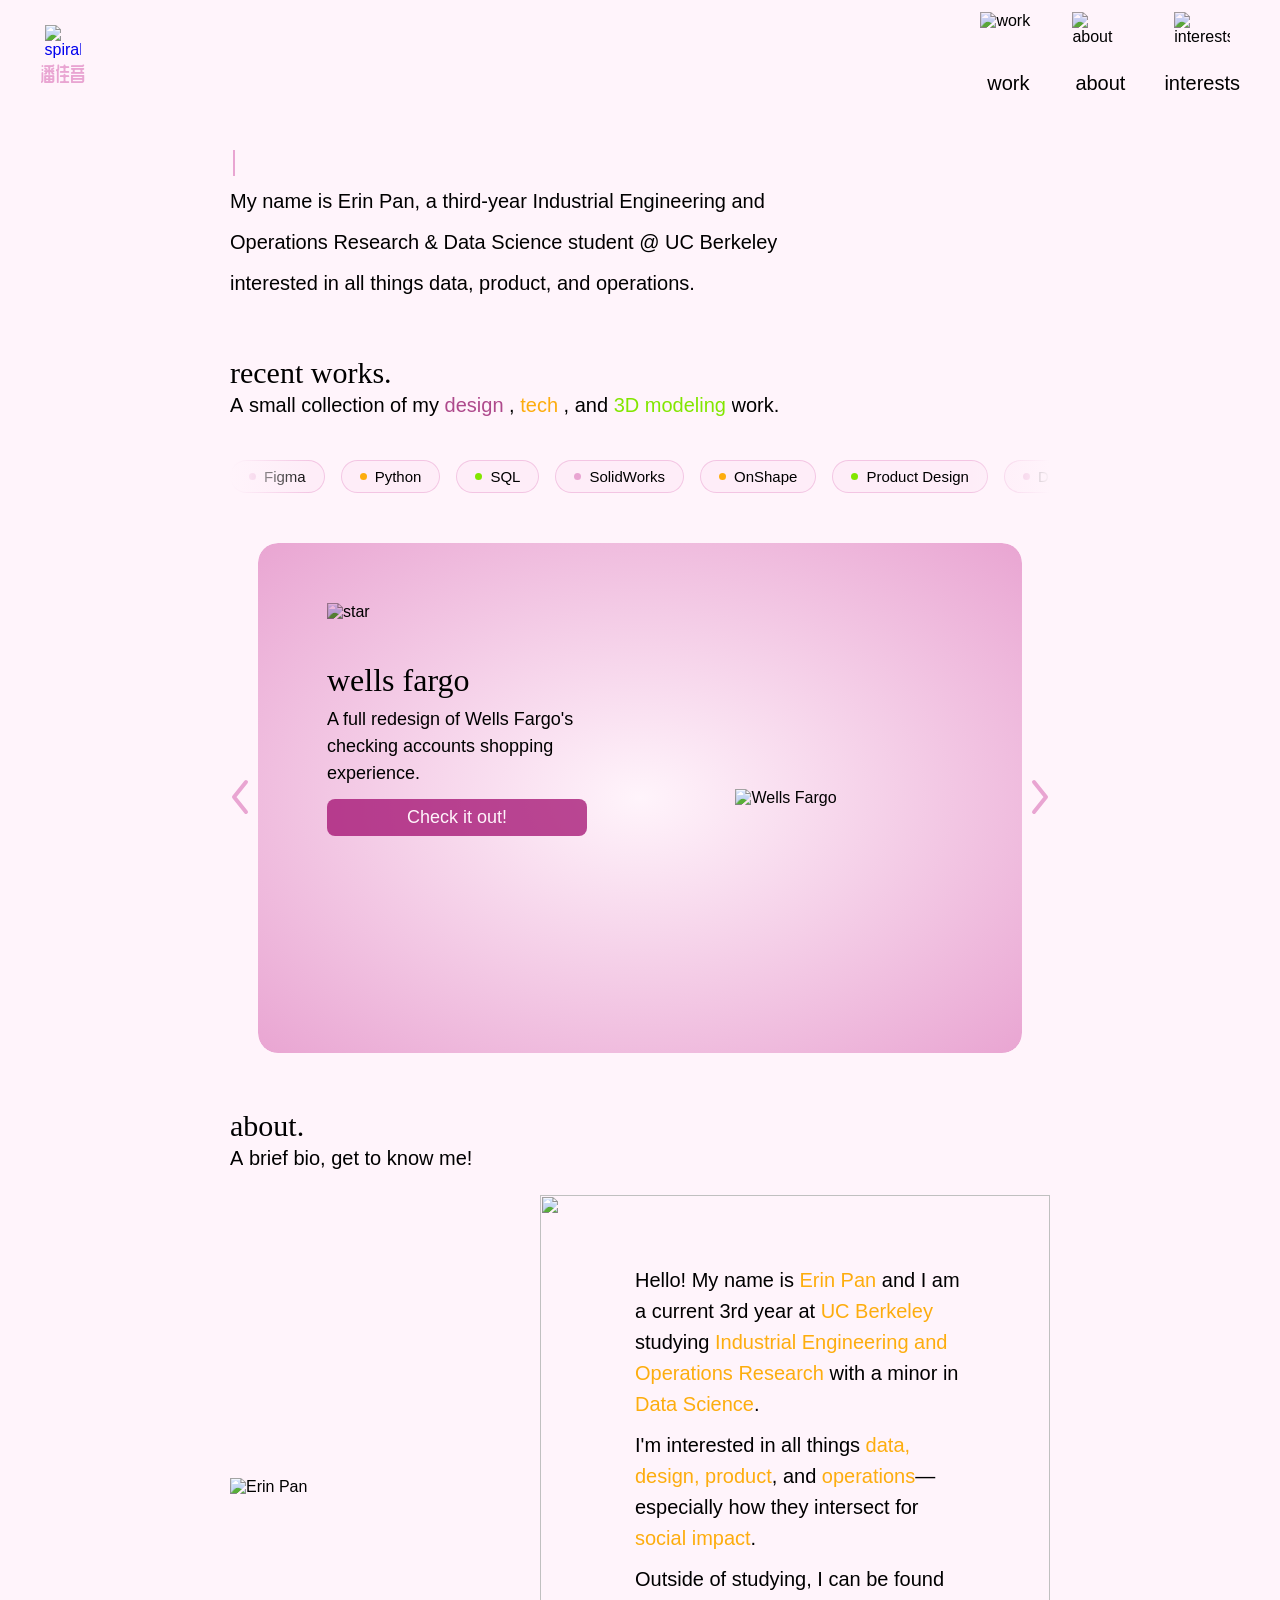
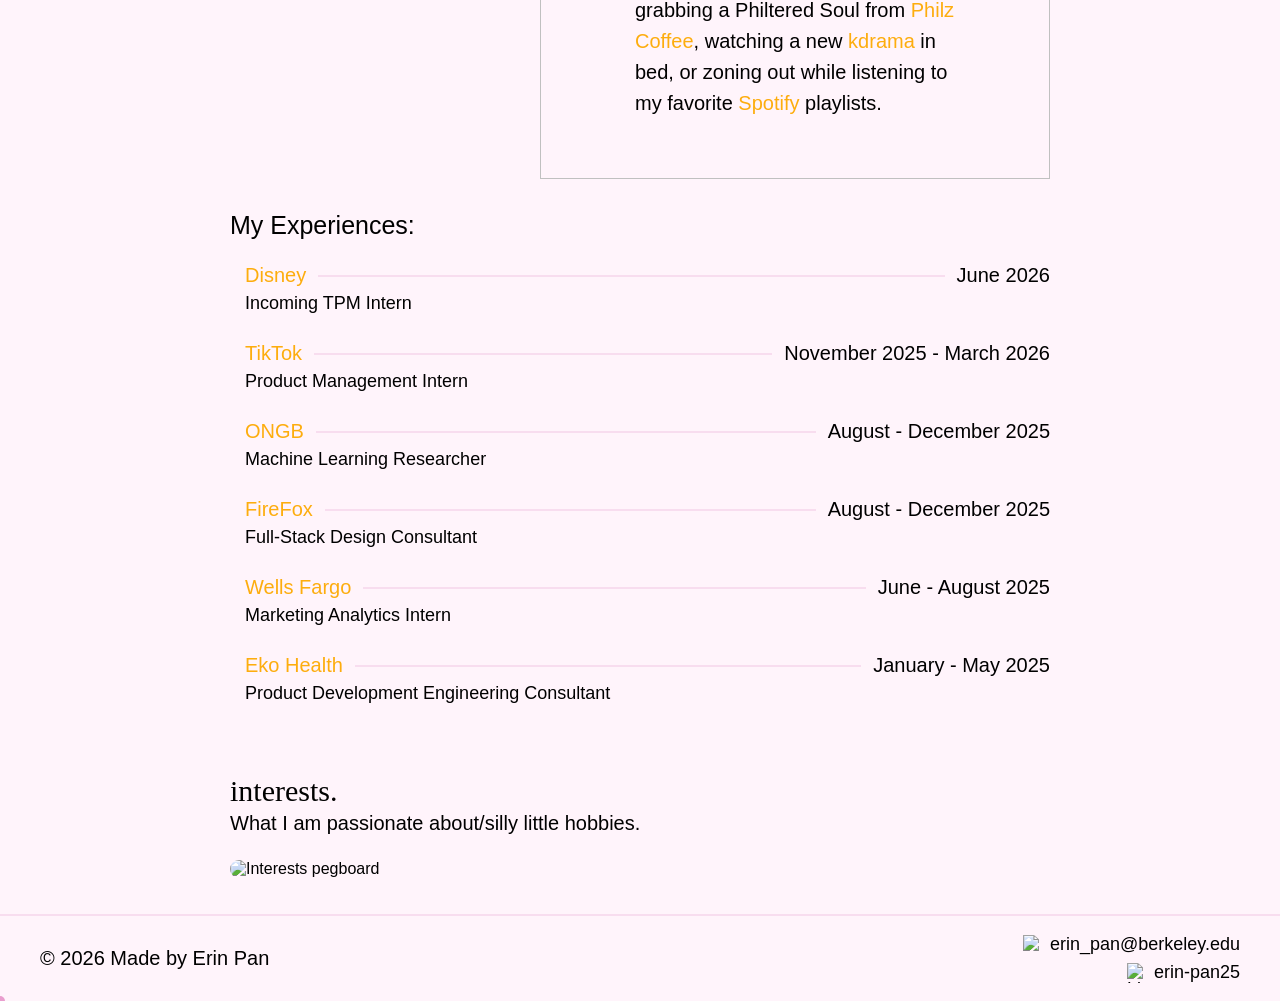
==== index.html @ 8e247591 "code code committed" ====
<!DOCTYPE html>
<html lang="en">
<head>
  <meta charset="UTF-8"/>
  <meta name="viewport" content="width=device-width, initial-scale=1.0"/>
  <title>潘佳音 — Erin Pan</title>
  <link rel="preconnect" href="https://fonts.googleapis.com"/>
  <link rel="preconnect" href="https://fonts.gstatic.com" crossorigin/>
  <link href="https://fonts.googleapis.com/css2?family=ZCOOL+QingKe+HuangYou&display=swap" rel="stylesheet"/>
  <link rel="stylesheet" href="styles.css"/>
</head>
<body>

<header>
  <a href="#" class="logo">
    <img src="assets/spiral.png" alt="spiral"/>
    <span class="logo-name">潘佳音</span>
  </a>
  <nav>
    <a href="#work" class="nav-item">
      <img src="assets/jellycat.png" alt="work"/>
      <span>work</span>
    </a>
    <a href="#about" class="nav-item">
      <img src="assets/plant.png" alt="about"/>
      <span>about</span>
    </a>
    <a href="#interests" class="nav-item">
      <img src="assets/cat.png" alt="interests"/>
      <span>interests</span>
    </a>
  </nav>
</header>

<main>
  <section class="intro reveal">
    <div class="intro-hello">Hello!</div>
    <p class="intro-body">My name is Erin Pan, a third-year Industrial Engineering and Operations Research &amp; Data Science student @ UC Berkeley interested in all things data, product, and operations.</p>
  </section>

  <section class="recent-works reveal" id="work">
    <div class="section-title">recent works.</div>
    <div class="section-subtitle">
      A small collection of my <span class="design">design</span>, <span class="tech">tech</span>, and <span class="modeling">3D modeling</span> work.
    </div>
    <div class="carousel-wrapper">
      <button class="carousel-arrow" id="prevBtn" aria-label="Previous">
        <svg width="20" height="36" viewBox="0 0 20 36" fill="none">
          <polyline points="16,3 4,18 16,33" stroke="#E9A5D2" stroke-width="4" stroke-linecap="round" stroke-linejoin="round"/>
        </svg>
      </button>
      <div class="carousel-track-outer">
        <div class="carousel-track" id="carouselTrack">
          <div class="carousel-slide slide-pink">
            <div class="slide-left">
              <img src="assets/star_1.png" class="slide-star" alt="star"/>
              <div class="slide-title">wells fargo</div>
              <p class="slide-desc">A full redesign of Wells Fargo's checking accounts shopping experience.</p>
              <button class="slide-btn btn-pink">Check it out!</button>
            </div>
            <div class="slide-right">
              <img src="assets/Screenshot_2026-02-19_at_6_01_45_PM-left.png" alt="Wells Fargo"/>
            </div>
          </div>
          <div class="carousel-slide slide-pink">
            <div class="slide-left">
              <img src="assets/star_2.png" class="slide-star" alt="star"/>
              <div class="slide-title">firefox</div>
              <p class="slide-desc">A FireFox adaptive performance extension to encourage eco-conscious browsing behaviors.</p>
              <a href="firefox.html" class="slide-btn-link">
                <button class="slide-btn btn-pink">Check it out!</button>
              </a>
            </div>
            <div class="slide-right">
              <img src="assets/firefox_image.png" alt="Firefox"/>
            </div>
          </div>
          <div class="carousel-slide slide-orange">
            <div class="slide-left">
              <img src="assets/star_3.png" class="slide-star" alt="star"/>
              <div class="slide-title">ongb</div>
              <p class="slide-desc">Trained an ML model to uncover predictors of chronic absenteeism in the Oakland School District.</p>
              <button class="slide-btn btn-orange">Check it out!</button>
            </div>
            <div class="slide-right">
              <img src="assets/image_34.png" alt="ONGB"/>
            </div>
          </div>
          <div class="carousel-slide slide-green">
            <div class="slide-left">
              <img src="assets/star_4.png" class="slide-star" alt="star"/>
              <div class="slide-title">eko health</div>
              <p class="slide-desc">A CAD redesign of Eko's CORE 500 Stethoscope ear tip/ear stem to improve comfort and acoustic seal.</p>
              <a href="ekohealth.html" class="slide-btn-link">
                <button class="slide-btn btn-green">Check it out!</button>
              </a>
            </div>
            <div class="slide-right">
              <img src="assets/image_1.png" alt="Eko Health"/>
            </div>
          </div>
        </div>
      </div>
      <button class="carousel-arrow" id="nextBtn" aria-label="Next">
        <svg width="20" height="36" viewBox="0 0 20 36" fill="none">
          <polyline points="4,3 16,18 4,33" stroke="#E9A5D2" stroke-width="4" stroke-linecap="round" stroke-linejoin="round"/>
        </svg>
      </button>
    </div>
  </section>

  <section class="about" id="about">
    <div class="section-title">about.</div>
    <div class="section-subtitle">A brief bio, get to know me!</div>
    <div class="about-bio">
      <img src="assets/me.png" alt="Erin Pan" class="about-photo reveal-left"/>
      <div class="bubble-wrap reveal-right">
        <img src="assets/bubble.png" class="bubble-bg" alt=""/>
        <div class="bubble-text">
          <p>Hello! My name is <span class="hl">Erin Pan</span> and I am a current 3rd year at <span class="hl">UC Berkeley</span> studying <span class="hl">Industrial Engineering and Operations Research</span> with a minor in <span class="hl">Data Science</span>.</p>
          <p>I'm interested in all things <span class="hl">data, design, product</span>, and <span class="hl">operations</span>—especially how they intersect for <span class="hl">social impact</span>.</p>
          <p>Outside of studying, I can be found grabbing a Philtered Soul from <span class="hl">Philz Coffee</span>, watching a new <span class="hl">kdrama</span> in bed, or zoning out while listening to my favorite <span class="hl">Spotify</span> playlists.</p>
        </div>
      </div>
    </div>
    <div class="exp-label">My Experiences:</div>

    <div class="exp-row reveal">
      <div class="exp-top">
        <span class="exp-company">Disney</span>
        <span class="exp-line"></span>
        <span class="exp-date">June 2026</span>
      </div>
      <div class="exp-role">Incoming TPM Intern</div>
    </div>
    
    <div class="exp-row reveal">
      <div class="exp-top">
        <span class="exp-company">TikTok</span>
        <span class="exp-line"></span>
        <span class="exp-date">November 2025 - March 2026</span>
      </div>
      <div class="exp-role">Product Management Intern</div>
    </div>
    
    <div class="exp-row reveal">
      <div class="exp-top">
        <span class="exp-company">ONGB</span>
        <span class="exp-line"></span>
        <span class="exp-date">August - December 2025</span>
      </div>
      <div class="exp-role">Machine Learning Researcher</div>
    </div>
    
    <div class="exp-row reveal">
      <div class="exp-top">
        <span class="exp-company">FireFox</span>
        <span class="exp-line"></span>
        <span class="exp-date">August - December 2025</span>
      </div>
      <div class="exp-role">Full-Stack Design Consultant</div>
    </div>
    
    <div class="exp-row reveal">
      <div class="exp-top">
        <span class="exp-company">Wells Fargo</span>
        <span class="exp-line"></span>
        <span class="exp-date">June - August 2025</span>
      </div>
      <div class="exp-role">Marketing Analytics Intern</div>
    </div>
    
    <div class="exp-row reveal">
      <div class="exp-top">
        <span class="exp-company">Eko Health</span>
        <span class="exp-line"></span>
        <span class="exp-date">January - May 2025</span>
      </div>
      <div class="exp-role">Product Development Engineering Consultant</div>
    </div>
  </section>

  <section class="interests reveal" id="interests">
    <div class="section-title">interests.</div>
    <div class="section-subtitle">What I am passionate about/silly little hobbies.</div>
    <div class="pegboard-card">
      <img src="assets/Group_39832.png" alt="Interests pegboard"/>
    </div>
  </section>

</main>

<footer>
  <span class="footer-copy">© 2026 Made by Erin Pan</span>
  <div class="footer-links">
    <a href="mailto:erin_pan@berkeley.edu" class="footer-link">
      <img src="assets/mail.png" alt="email"/>
      <span>erin_pan@berkeley.edu</span>
    </a>
    <a href="https://linkedin.com/in/erin-pan25" target="_blank" class="footer-link">
      <img src="assets/linkedin.png" alt="LinkedIn"/>
      <span>erin-pan25</span>
    </a>
  </div>
</footer>

<script>
  const track = document.getElementById("carouselTrack");
  const total = track.querySelectorAll(".carousel-slide").length;
  let current = 0;
  function goTo(i) {
    current = (i + total) % total;
    track.style.transform = "translateX(-" + (current * 100) + "%)";
  }
  document.getElementById("prevBtn").onclick = () => goTo(current - 1);
  document.getElementById("nextBtn").onclick = () => goTo(current + 1);
</script>
<script>
  const revealElements = document.querySelectorAll(".reveal, .reveal-left, .reveal-right");

  const revealOnScroll = new IntersectionObserver((entries) => {
    entries.forEach((entry) => {
      if (entry.isIntersecting) {
        entry.target.classList.add("visible");
      }
    });
  }, {
    threshold: 0.15
  });

  revealElements.forEach((el) => revealOnScroll.observe(el));
</script>
<script src="index.js"></script>
</body>
</html>
---- styles.css ----
@font-face {
  font-family: "HamIsCute";
  src: url("assets/fonts/HamIsCute-Regular.otf") format("opentype");
  font-weight: normal;
  font-style: normal;
}

@font-face {
  font-family: "SF Pro Rounded";
  src: url("assets/fonts/SF-Pro-Rounded-Light.otf") format("opentype");
  font-weight: 300;
  font-style: normal;
}
    :root {
      --bg: #FFF4FB;
      --pink: #E9A5D2;
      --pink-div: rgba(233,165,210,0.3);
      --orange: #FDAD0E;
      --green: #82E600;
      --design: rgba(140,0,93,0.7);
      --btn-pink: rgba(157,0,105,0.7);
    }
    * { box-sizing: border-box; margin: 0; padding: 0; }
    body {
      background: var(--bg);
      font-family: "SF Pro Rounded", -apple-system, sans-serif;
      color: #000;
      font-size: 16px;
    }

    /* HEADER */
    header {
      position: sticky; top: 0; z-index: 100;
      background: var(--bg);
      display: flex; align-items: center; justify-content: space-between;
      padding: 12px 40px;
    }
    .logo { display: flex; flex-direction: column; align-items: center; gap: 2px; text-decoration: none; }
    .logo img { width: 36px; height: 36px; object-fit: contain; display: block; }
    .logo-name {
      font-family: "ZCOOL QingKe HuangYou", cursive;
      font-size: 20px; color: var(--pink); display: block;
    }
    nav { display: flex; align-items: flex-end; gap: 36px; }
    .nav-item {
      display: flex; flex-direction: column; align-items: center; gap: 4px;
      text-decoration: none; color: #000;
    }
    .nav-item img {
      width: 56px; height: 56px; object-fit: contain; mix-blend-mode: multiply;
    }
    .nav-item span { font-size: 20px; }

    /* MAIN */
    main { padding: 0 40px; max-width: 900px; margin: 0 auto; }

    /* INTRO */
    .intro { padding: 36px 0 28px; }
    .intro-hello {
      font-family: "Ham Is Cute", cursive; font-size: 30px; margin-bottom: 6px;
    }
    .intro-body { font-size: 20px; line-height: 1.6; max-width: 620px; }

    /* SECTION HEADERS */
    .section-title {
      font-family: "Ham Is Cute", cursive; font-size: 30px; margin-bottom: 4px;
    }
    .section-subtitle { font-size: 20px; margin-bottom: 20px; }
    .section-subtitle .design  { color: var(--design); }
    .section-subtitle .tech    { color: var(--orange); }
    .section-subtitle .modeling{ color: var(--green); }

    /* RECENT WORKS */
    .recent-works { padding: 20px 0 36px; }

    .carousel-wrapper { display: flex; align-items: center; gap: 8px; }
    .carousel-arrow {
      background: none; border: none; cursor: pointer; padding: 0; flex-shrink: 0;
    }
    .carousel-track-outer { overflow: hidden; flex: 1; border-radius: 20px; }
    .carousel-track { display: flex; transition: transform 0.4s cubic-bezier(0.4,0,0.2,1); }

    .carousel-slide {
      min-width: 100%;
      width: 100%;
      height: 510px;
      border-radius: 20px;
      position: relative;
      overflow: hidden;
      display: flex;
      flex-direction: row;
      align-items: center;
      padding: 60px 69px;
      gap: 32px;
    }
    .slide-pink   { background: radial-gradient(ellipse at center, #FFF4FB 0%, #E9A5D2 100%); }
    .slide-orange { background: radial-gradient(ellipse at center, #FFF4DD 0%, #FFDA91 100%); }
    .slide-green  { background: radial-gradient(ellipse at center, #F4FFE5 0%, #CFFF91 100%); }

    .slide-left {
      display: flex; flex-direction: column; gap: 8px;
      flex-shrink: 0;
      width: 260px;
      align-self: flex-start;
    }
    .slide-star { width: 52px; height: 52px; object-fit: contain; mix-blend-mode: multiply; }
    .slide-title { font-family: "Ham Is Cute", cursive; font-size: 32px; line-height: 1.1; }
    .slide-desc { font-size: 18px; line-height: 1.5; }
    .slide-btn {
      margin-top: 4px; padding: 8px 0; border: none; border-radius: 8px;
      font-size: 18px; font-family: inherit; color: var(--bg); cursor: pointer;
      width: 100%;
    }
    .btn-pink   { background: var(--btn-pink); }
    .btn-orange { background: var(--orange); }
    .btn-green  { background: var(--green); }

    .slide-right {
  flex: 1;
  height: 100%;
  display: flex;
  justify-content: center;
  align-items: center;
  position: relative;
  z-index: 2;
}

.slide-right img {
  max-width: 100%;
  max-height: 100%;
  object-fit: contain;
  mix-blend-mode: normal;
  position: relative;
  z-index: 3;
}

    /* ABOUT */
    .about { padding: 20px 0 36px; }
    .about-bio {
  display: flex;
  align-items: center;
  gap: 10px;              /* smaller gap = bubble closer to image */
  margin: 16px 0 32px;
}

.about-photo {
  width: 320px;
  height: auto;
  flex-shrink: 0;
  mix-blend-mode: normal;
}

.bubble-wrap {
  position: relative;
  flex: 1;
  max-width: 640px;
  min-height: 430px;
  margin-left: -20px;     /* pulls bubble closer to you */
}

.bubble-bg {
  position: absolute;
  inset: 0;
  width: 100%;
  height: 100%;
  object-fit: fill;
  pointer-events: none;
}

.bubble-text {
  position: relative;
  z-index: 1;
  padding: 70px 80px 60px 95px;  /* keeps text inside bubble */
  font-size: 20px;
  line-height: 1.55;
}
    .bubble-text p { margin-bottom: 10px; }
    .bubble-text p:last-child { margin-bottom: 0; }
    .bubble-text .hl { color: var(--orange); }

    .exp-label { font-size: 25px; margin-bottom: 10px; }

.exp-row {
  padding: 14px 0;
}

.exp-top {
  display: flex;
  align-items: center;
  gap: 12px;
}

.exp-company {
  font-size: 20px;
  color: var(--orange);
  font-weight: 500;
  white-space: nowrap;
}

.exp-date {
  font-size: 20px;
  white-space: nowrap;
}

.exp-line {
  flex: 1;
  height: 2px;
  background: var(--pink-div);
}

.exp-role {
  margin-top: 6px;
  font-size: 18px;
  color: #000000;
}

    /* INTERESTS */
    .interests { padding: 20px 0 36px; }
    .pegboard-card {
      margin-top: 16px; border-radius: 16px; overflow: hidden;
      background: transparent;
    }
    .pegboard-card img { width: 100%; display: block; mix-blend-mode: normal; }

    /* FOOTER */
    footer {
      padding: 18px 40px;
      border-top: 2px solid var(--pink-div);
      display: flex; align-items: center; justify-content: space-between;
      max-width: 100%;
    }
    .footer-copy { font-size: 20px; }
    .footer-links { display: flex; flex-direction: column; gap: 7px; align-items: flex-end; }
    .footer-link {
      display: flex; align-items: center; gap: 7px;
      text-decoration: none; color: #000; font-size: 18px;
    }
    .footer-link img { width: 20px; height: 20px; object-fit: contain; }
    /* Smooth scrolling when clicking nav links */
/* FIX: keep scroll animations + hover animations working together */

.reveal {
  opacity: 0;
  transform: translateY(35px);
  transition: opacity 0.7s ease, transform 0.7s ease;
}

.reveal.visible {
  opacity: 1;
  transform: translateY(0);
}

.reveal-left {
  opacity: 0;
  transform: translateX(-35px);
  transition: opacity 0.7s ease, transform 0.7s ease;
}

.reveal-left.visible {
  opacity: 1;
  transform: translateX(0);
}

.reveal-right {
  opacity: 0;
  transform: translateX(35px);
  transition: opacity 0.7s ease, transform 0.7s ease;
}

.reveal-right.visible {
  opacity: 1;
  transform: translateX(0);
}

/* HOVER ANIMATIONS AFTER REVEAL */

.nav-item,
.logo,
.carousel-arrow,
.slide-btn,
.slide-right img,
.about-photo,
.pegboard-card img {
  transition: transform 0.25s ease, opacity 0.25s ease, filter 0.25s ease;
}

.nav-item:hover {
  transform: translateY(-4px);
  opacity: 0.8;
}

.logo:hover {
  transform: rotate(-3deg) scale(1.04);
}

.carousel-arrow:hover {
  transform: scale(1.15);
  opacity: 0.75;
}

.slide-btn:hover {
  transform: translateY(-2px);
  filter: brightness(1.08);
}

.carousel-slide:hover .slide-right img {
  transform: scale(1.03);
}

.about-photo.visible:hover {
  transform: translateX(0) scale(1.08) rotate(-3deg);
}

.pegboard-card:hover img {
  transform: scale(1.02);
}

.exp-row.visible {
  transition: opacity 0.7s ease, transform 0.7s ease, background-color 0.25s ease;
}

.exp-row.visible:hover {
  transform: translateY(0) translateX(6px);
}
.slide-btn-link {
  text-decoration: none;
}

/* ============================================================
   RESPONSIVE — mobile first breakpoints
   ============================================================ */

/* --- Tablet: 768px and below --- */
@media (max-width: 768px) {

  /* Header */
  header {
    padding: 10px 20px;
    flex-wrap: wrap;
    gap: 10px;
  }
  .nav-item img { width: 40px; height: 40px; }
  .nav-item span { font-size: 16px; }
  nav { gap: 20px; }

  /* Main */
  main { padding: 0 20px; }

  /* Intro */
  .intro { padding: 24px 0 20px; }
  .intro-hello { font-size: 24px; }
  .intro-body { font-size: 16px; }

  /* Section headers */
  .section-title { font-size: 26px; }
  .section-subtitle { font-size: 16px; }

  /* Carousel slides — stack vertically */
  .carousel-slide {
    flex-direction: column;
    height: auto;
    min-height: unset;
    padding: 36px 28px;
    gap: 20px;
    align-items: flex-start;
  }
  .slide-left { width: 100%; }
  .slide-right {
    width: 100%;
    height: 200px;
  }
  .slide-title { font-size: 26px; }
  .slide-desc  { font-size: 16px; }

  /* About — keep photo and bubble side by side, shrunk to fit */
  .about-bio {
    flex-direction: row;
    align-items: center;
    gap: 4px;
    margin: 16px auto 32px;
  }
  .about-photo {
    width: 120px;
    flex-shrink: 0;
  }
  .bubble-wrap {
    margin-left: -10px;
    min-height: unset;
    flex: 1;
    max-width: 100%;
  }
  .bubble-bg {
    object-fit: fill;
  }
  .bubble-text {
    padding: 40px 16px 24px 50px;
    font-size: 13px;
    text-align: left;
  }

  /* Exp rows — stack date below company */
  .exp-top {
    flex-wrap: wrap;
    gap: 6px;
  }
  .exp-line { display: none; }
  .exp-date {
    font-size: 14px;
    color: #888;
    width: 100%;
  }
  .exp-company { font-size: 18px; }
  .exp-role    { font-size: 16px; }

  /* Footer */
  footer {
    flex-direction: column;
    align-items: flex-start;
    gap: 12px;
    padding: 16px 20px;
  }
  .footer-links { align-items: flex-start; }
}

/* --- Small mobile: 480px and below --- */
@media (max-width: 480px) {

  /* Header — logo + nav wrap to two lines */
  header { justify-content: center; }
  .logo  { display: none; } /* hide logo on very small screens */
  nav    { gap: 14px; }
  .nav-item img  { width: 32px; height: 32px; }
  .nav-item span { font-size: 14px; }

  /* Main */
  main { padding: 0 16px; }

  /* Intro */
  .intro-hello { font-size: 22px; }
  .intro-body  { font-size: 15px; }

  /* Carousel */
  .carousel-slide { padding: 28px 20px; }
  .slide-right { height: 160px; }

  /* About */
  .about-photo { width: 180px; }
  .bubble-text { padding: 50px 24px 32px 24px; font-size: 15px; }

  /* Exp label */
  .exp-label { font-size: 20px; }
}
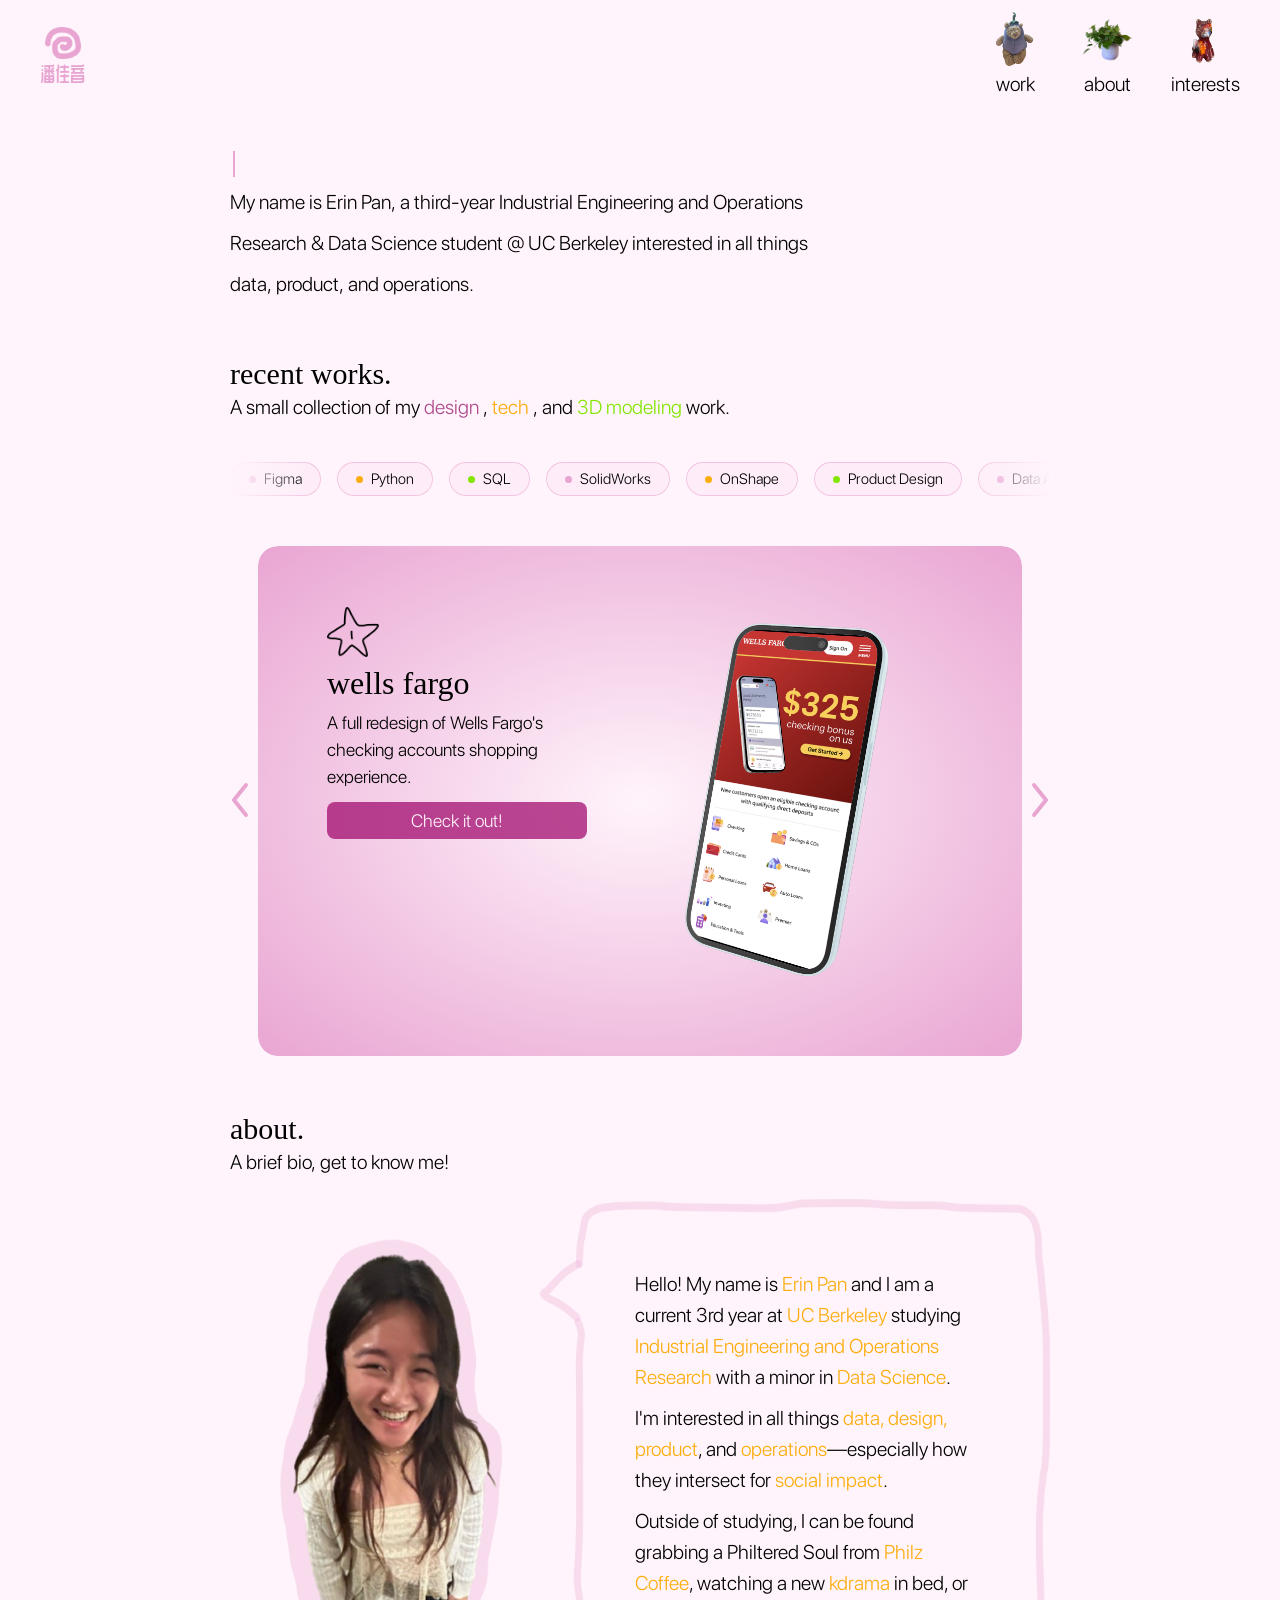
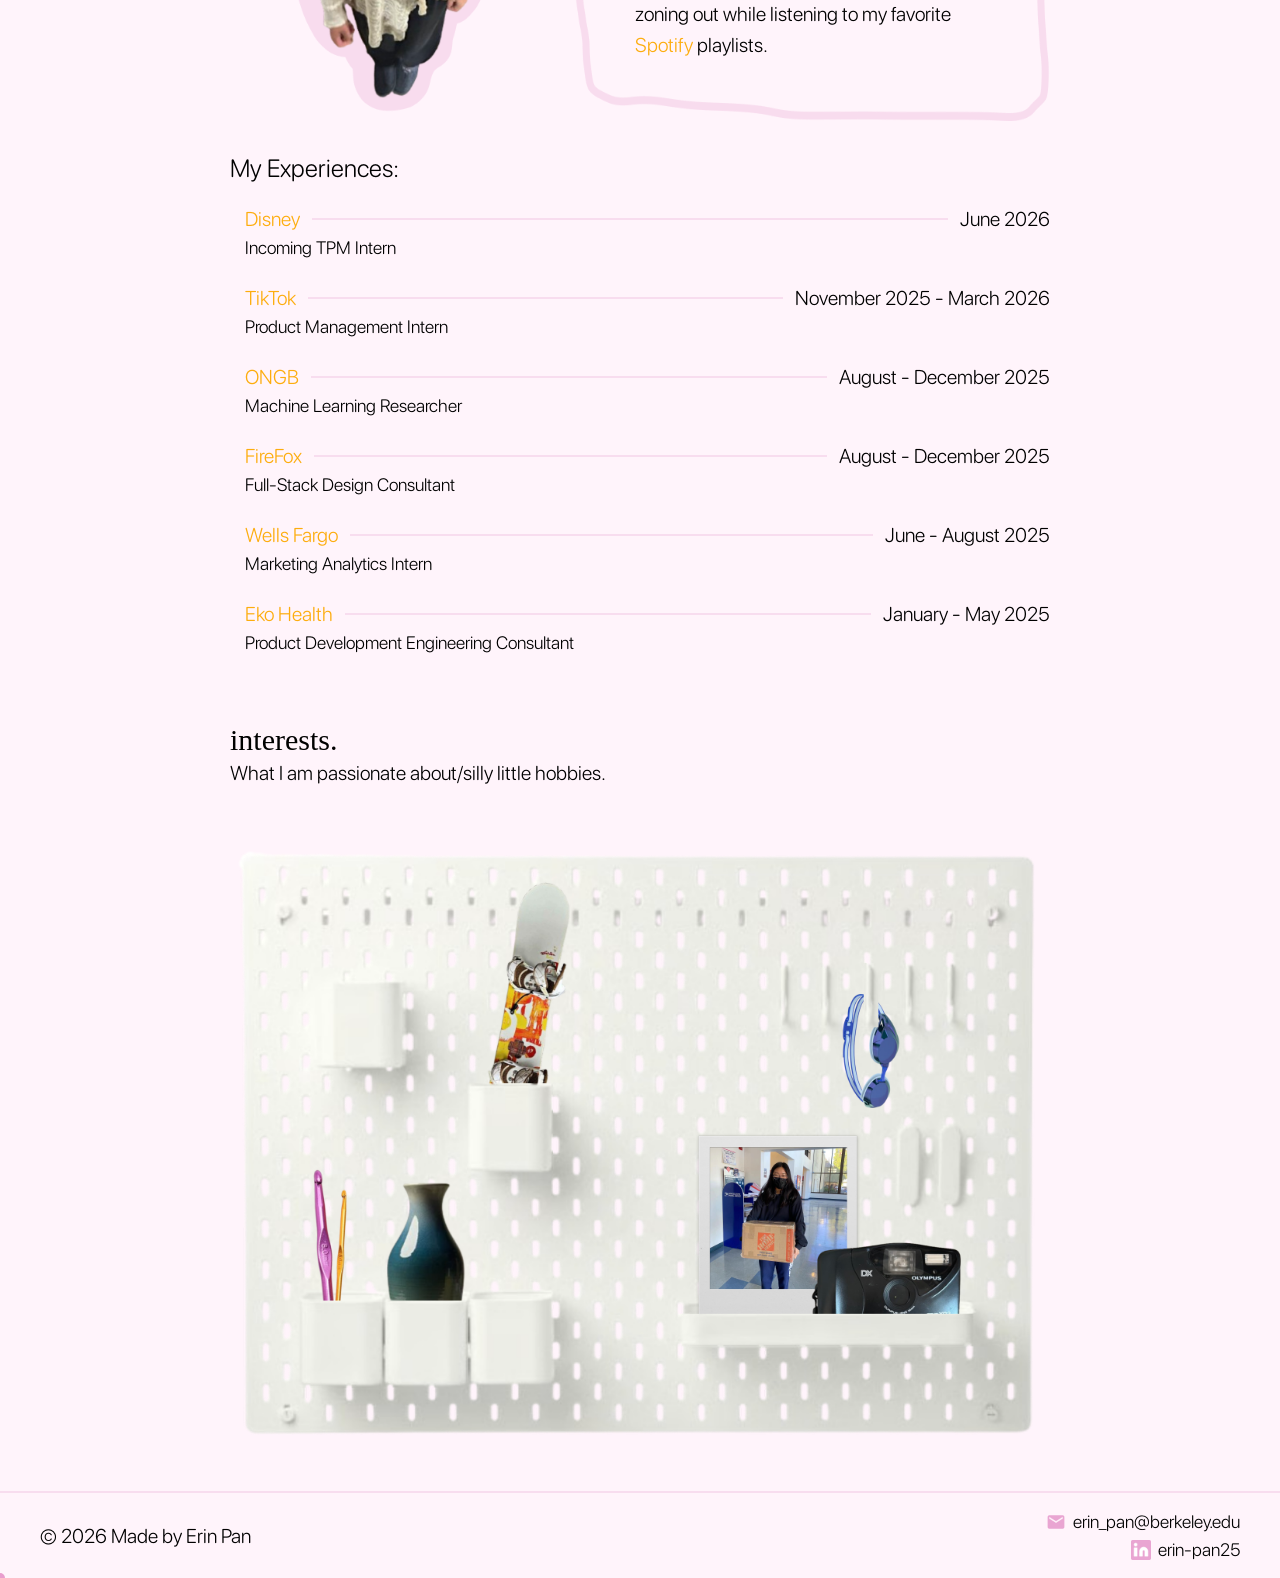
==== commit 1f132686: "add favicons and og tags" ====
--- a/index.html
+++ b/index.html
@@ -8,6 +8,10 @@
   <link rel="preconnect" href="https://fonts.gstatic.com" crossorigin/>
   <link href="https://fonts.googleapis.com/css2?family=ZCOOL+QingKe+HuangYou&display=swap" rel="stylesheet"/>
   <link rel="stylesheet" href="styles.css"/>
+<link rel="icon" type="image/png" href="assets/spiral.png"/>
+<meta property="og:title" content="潘佳音 — Erin Pan"/>
+<meta property="og:description" content="Industrial Engineering & Data Science student at UC Berkeley"/>
+<meta property="og:image" content="https://erinpan.github.io/assets/spiral.png"/>
 </head>
 <body>
 
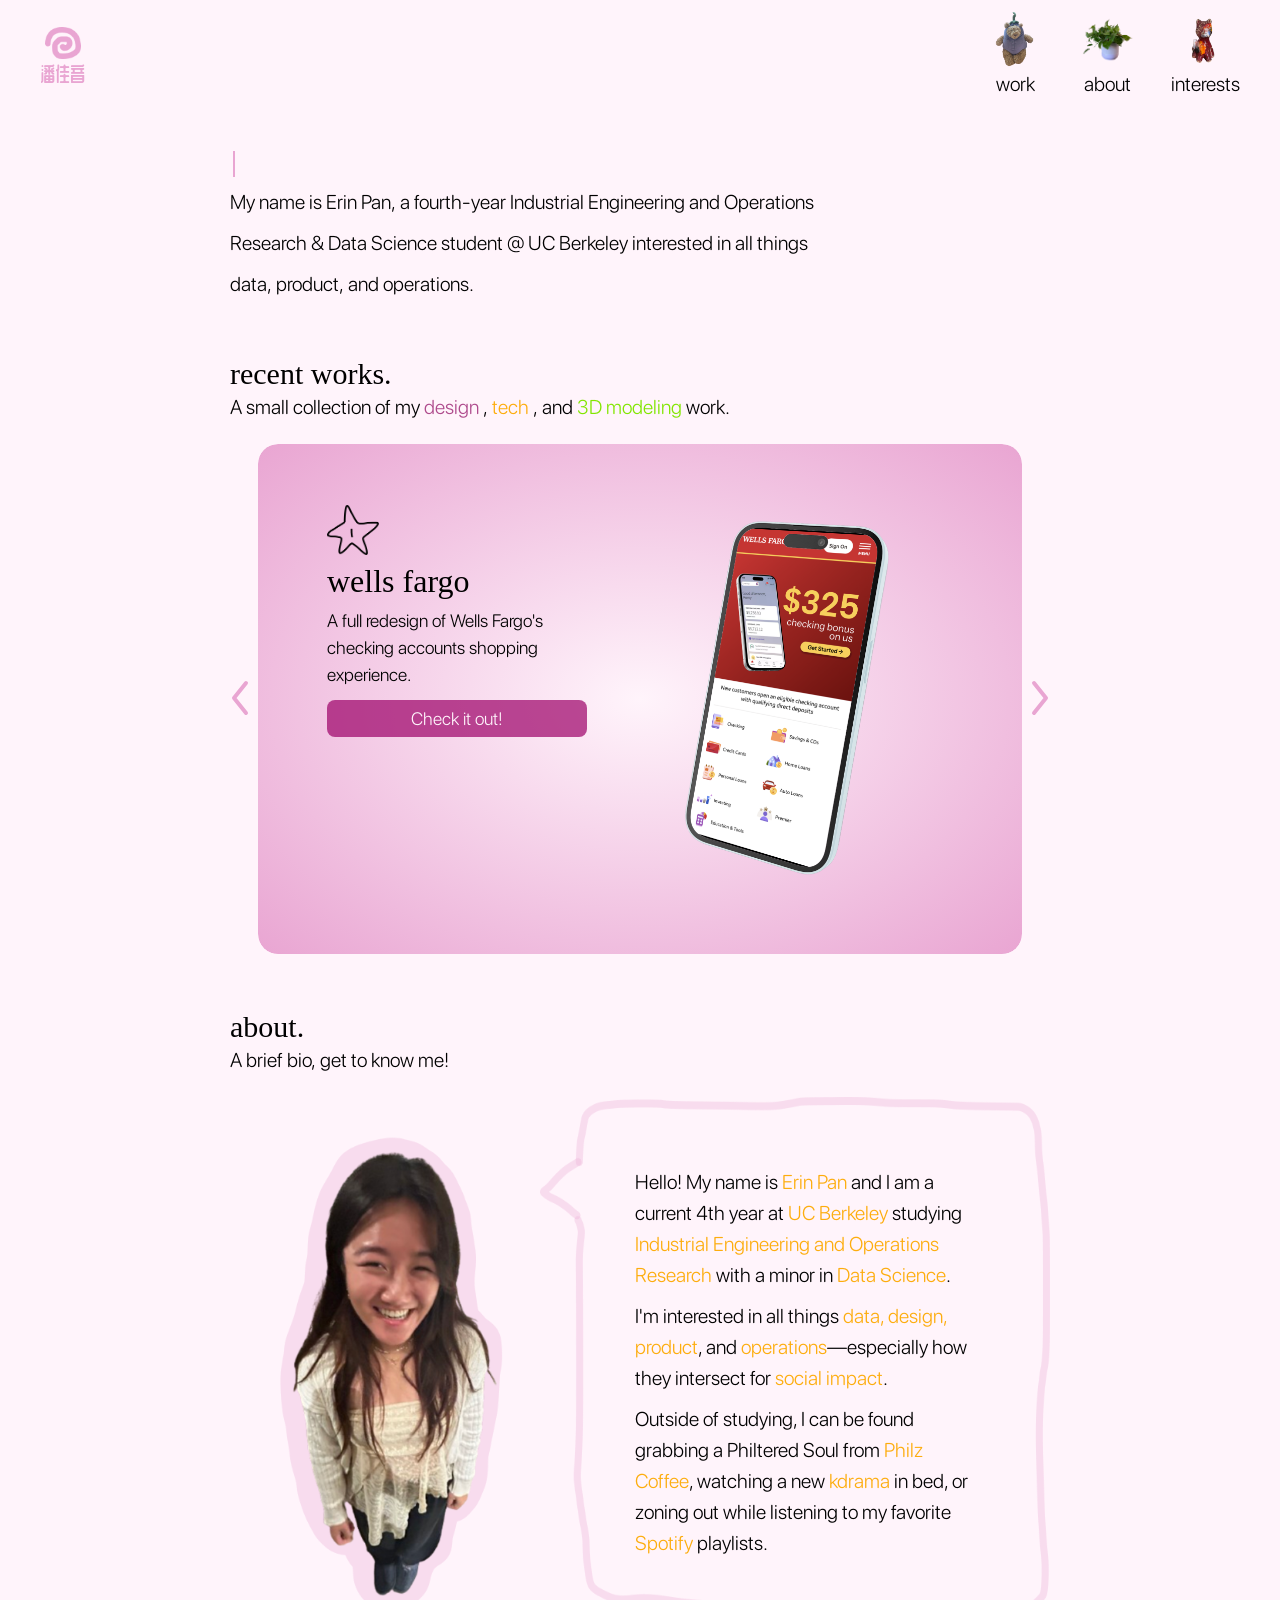
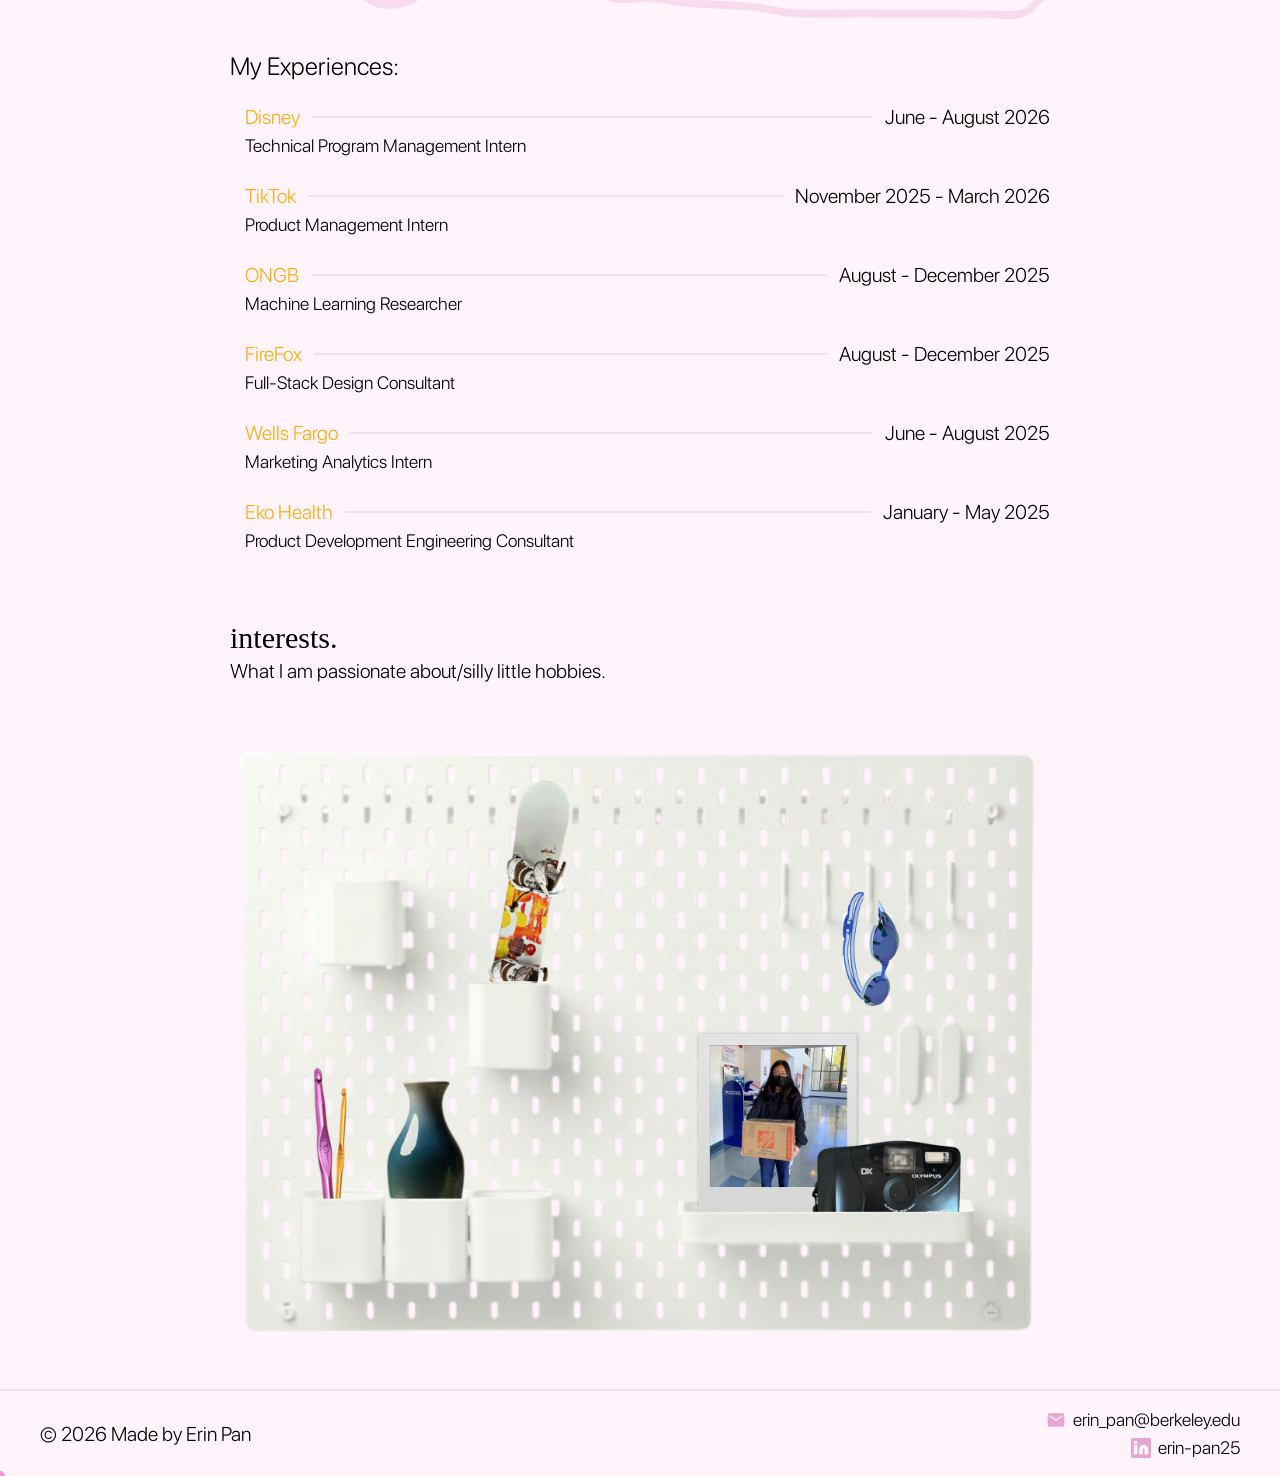
==== commit ce247c4a: "Update index.html" ====
--- a/index.html
+++ b/index.html
@@ -39,7 +39,7 @@
 <main>
   <section class="intro reveal">
     <div class="intro-hello">Hello!</div>
-    <p class="intro-body">My name is Erin Pan, a third-year Industrial Engineering and Operations Research &amp; Data Science student @ UC Berkeley interested in all things data, product, and operations.</p>
+    <p class="intro-body">My name is Erin Pan, a fourth-year Industrial Engineering and Operations Research &amp; Data Science student @ UC Berkeley interested in all things data, product, and operations.</p>
   </section>
 
   <section class="recent-works reveal" id="work">
@@ -121,7 +121,7 @@
       <div class="bubble-wrap reveal-right">
         <img src="assets/bubble.png" class="bubble-bg" alt=""/>
         <div class="bubble-text">
-          <p>Hello! My name is <span class="hl">Erin Pan</span> and I am a current 3rd year at <span class="hl">UC Berkeley</span> studying <span class="hl">Industrial Engineering and Operations Research</span> with a minor in <span class="hl">Data Science</span>.</p>
+          <p>Hello! My name is <span class="hl">Erin Pan</span> and I am a current 4th year at <span class="hl">UC Berkeley</span> studying <span class="hl">Industrial Engineering and Operations Research</span> with a minor in <span class="hl">Data Science</span>.</p>
           <p>I'm interested in all things <span class="hl">data, design, product</span>, and <span class="hl">operations</span>—especially how they intersect for <span class="hl">social impact</span>.</p>
           <p>Outside of studying, I can be found grabbing a Philtered Soul from <span class="hl">Philz Coffee</span>, watching a new <span class="hl">kdrama</span> in bed, or zoning out while listening to my favorite <span class="hl">Spotify</span> playlists.</p>
         </div>
@@ -133,9 +133,9 @@
       <div class="exp-top">
         <span class="exp-company">Disney</span>
         <span class="exp-line"></span>
-        <span class="exp-date">June 2026</span>
-      </div>
-      <div class="exp-role">Incoming TPM Intern</div>
+        <span class="exp-date">June - August 2026</span>
+      </div>
+      <div class="exp-role">Technical Program Management Intern</div>
     </div>
     
     <div class="exp-row reveal">
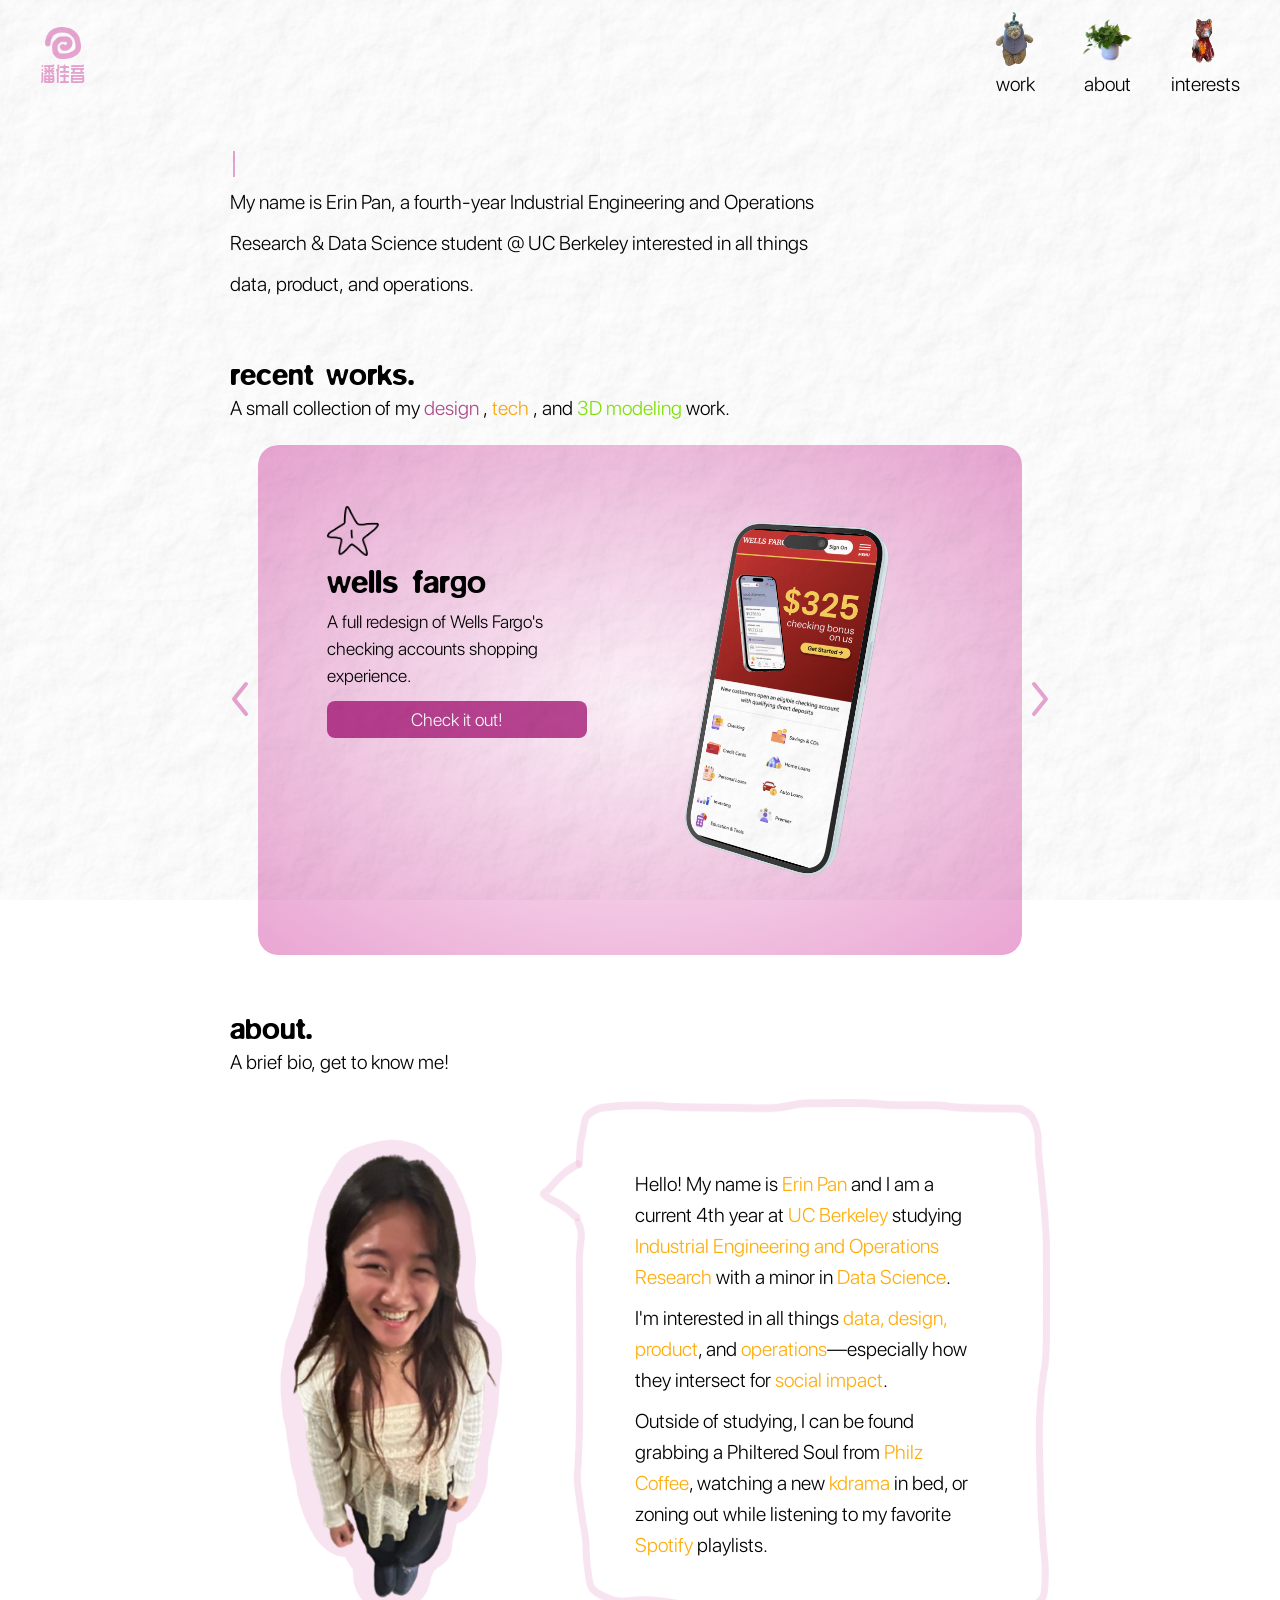
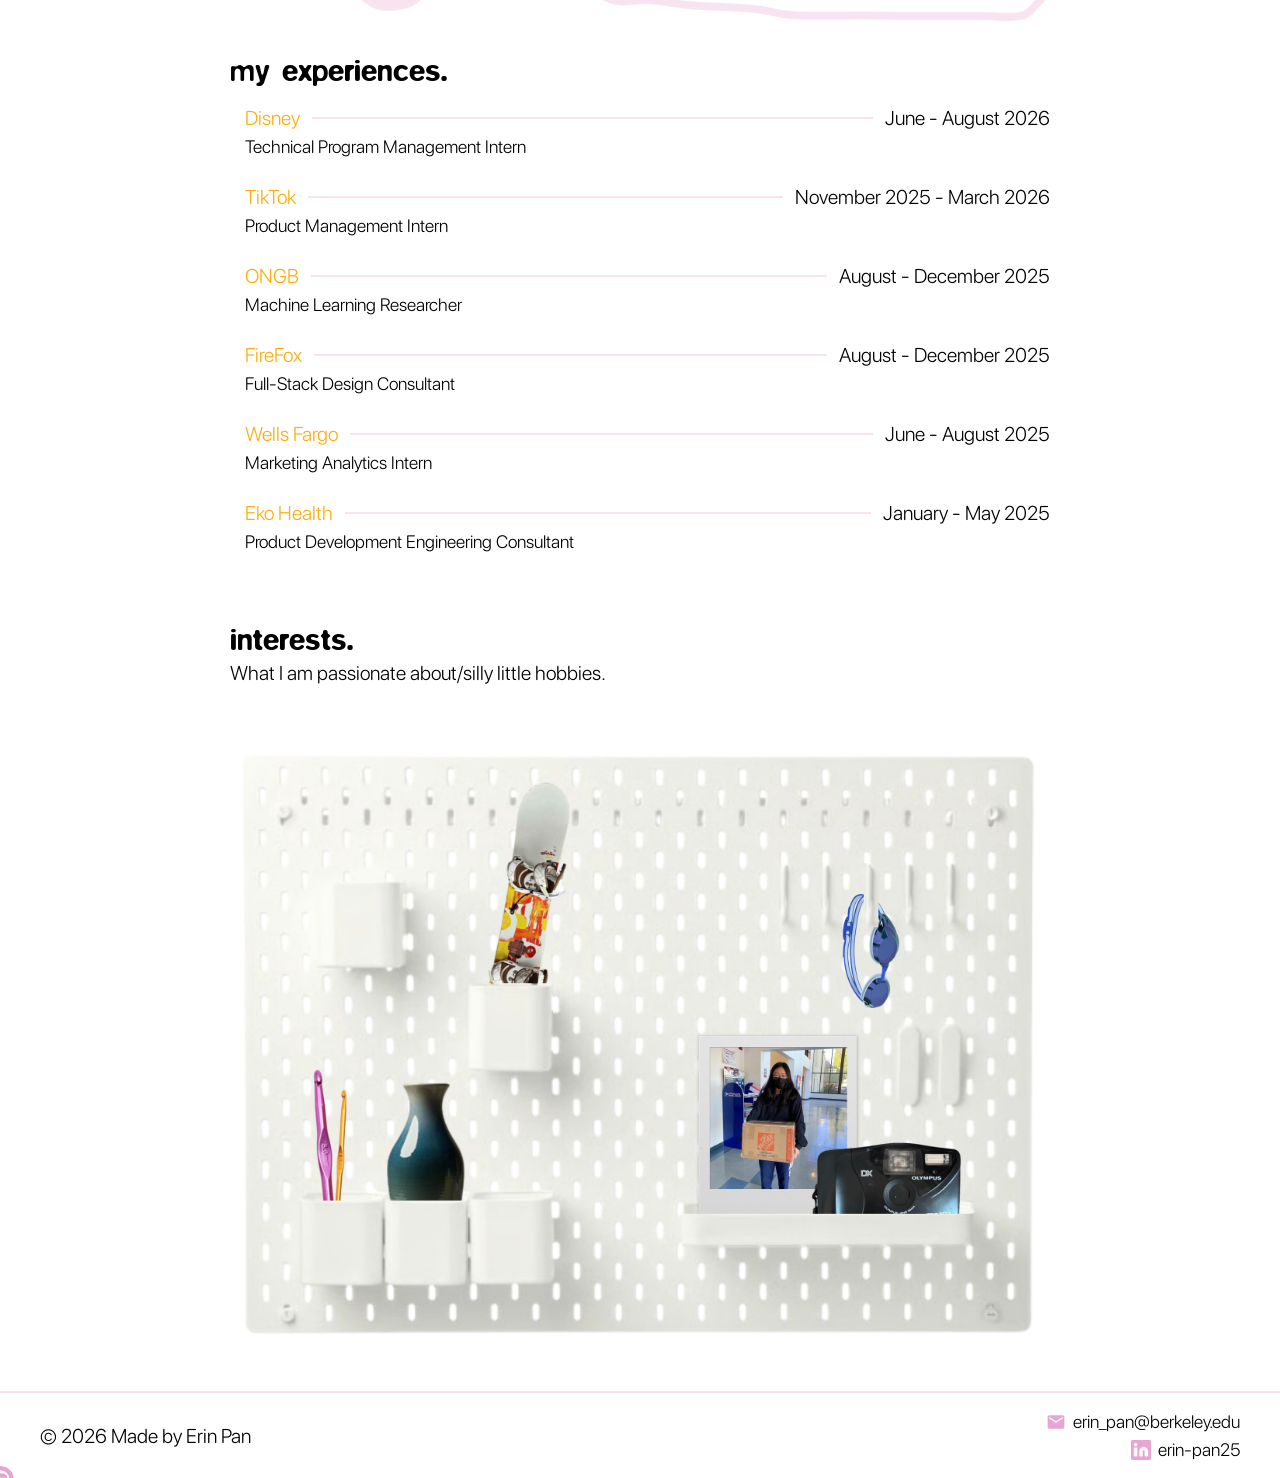
==== commit e8ecf370: "modified_1" ====
--- a/index.html
+++ b/index.html
@@ -127,7 +127,7 @@
         </div>
       </div>
     </div>
-    <div class="exp-label">My Experiences:</div>
+    <div class="section-title">my experiences.</div>
 
     <div class="exp-row reveal">
       <div class="exp-top">
--- a/styles.css
+++ b/styles.css
@@ -1,6 +1,6 @@
 @font-face {
-  font-family: "HamIsCute";
-  src: url("assets/fonts/HamIsCute-Regular.otf") format("opentype");
+  font-family: "Ham Is Cute";
+  src: url("assets/fonts/Blur_Medium.ttf") format("truetype");
   font-weight: normal;
   font-style: normal;
 }
@@ -12,7 +12,7 @@
   font-style: normal;
 }
     :root {
-      --bg: #FFF4FB;
+      --bg: #ffffff;
       --pink: #E9A5D2;
       --pink-div: rgba(233,165,210,0.3);
       --orange: #FDAD0E;
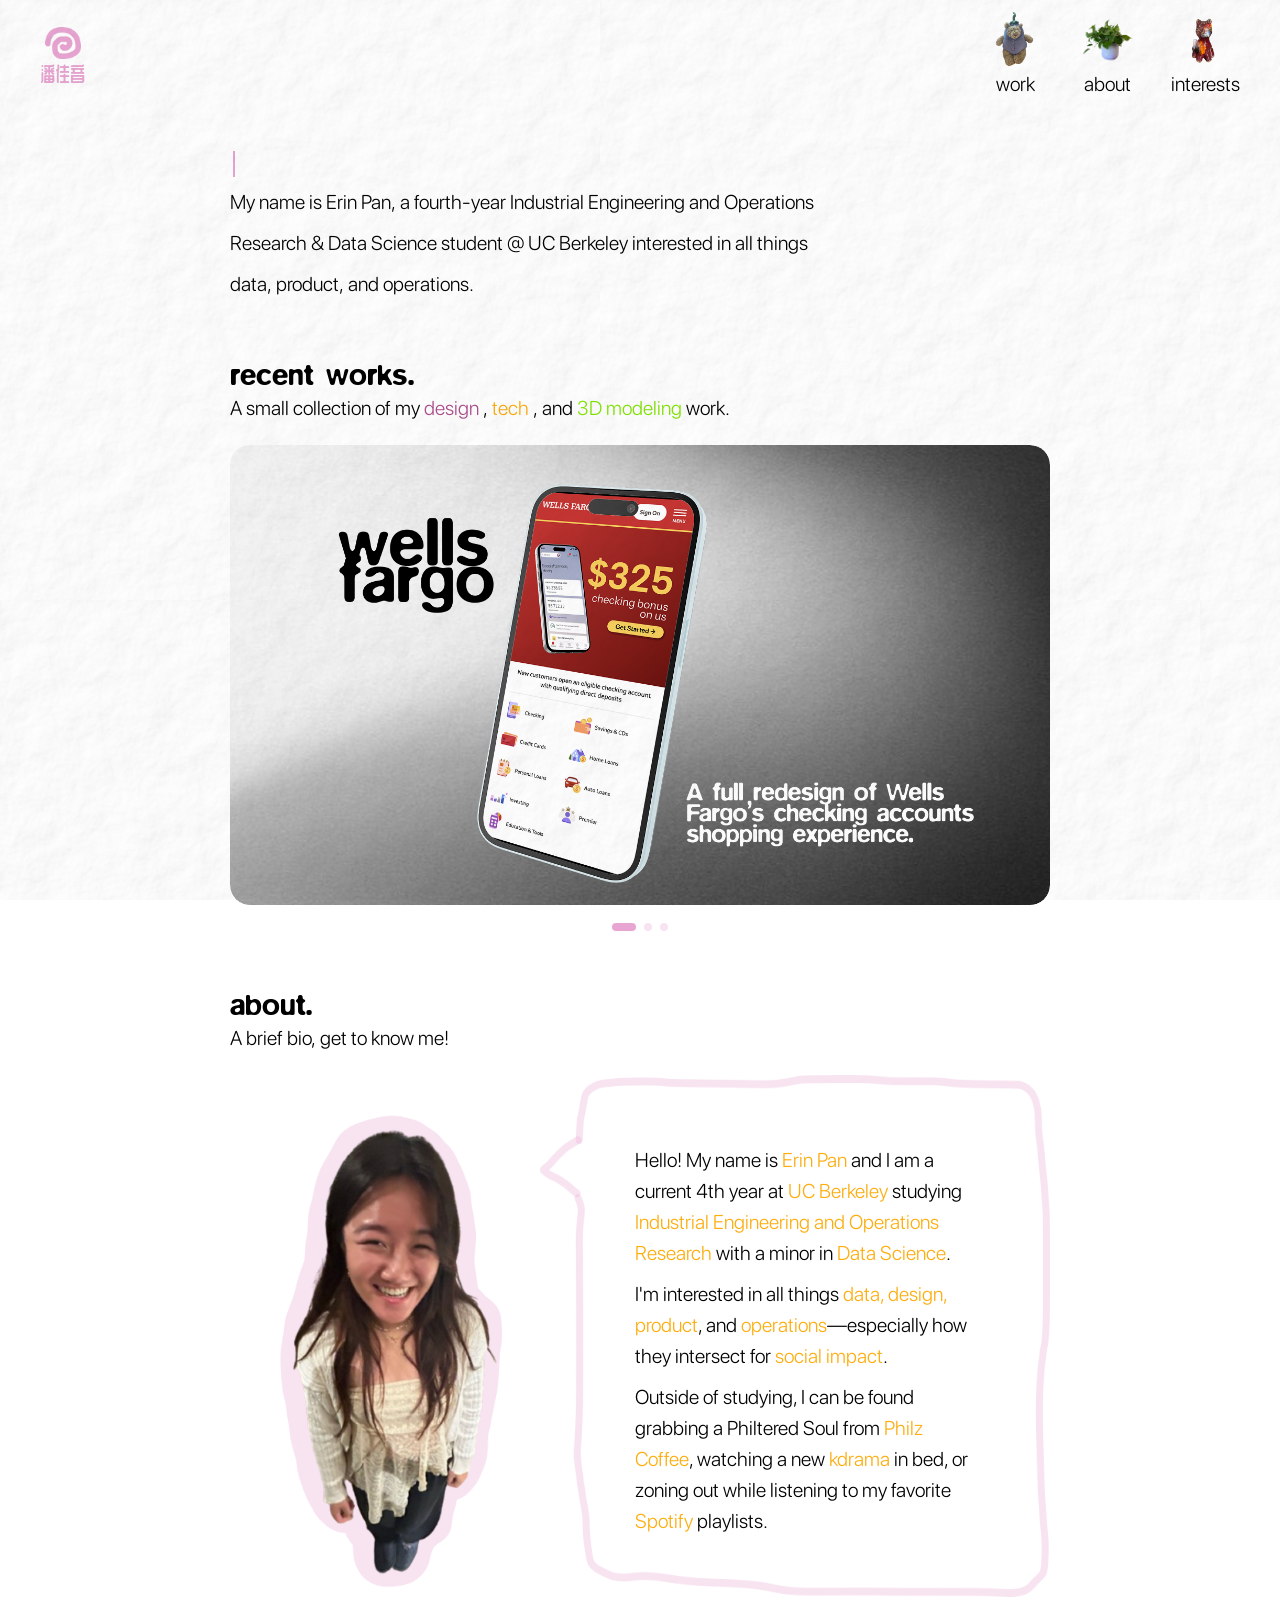
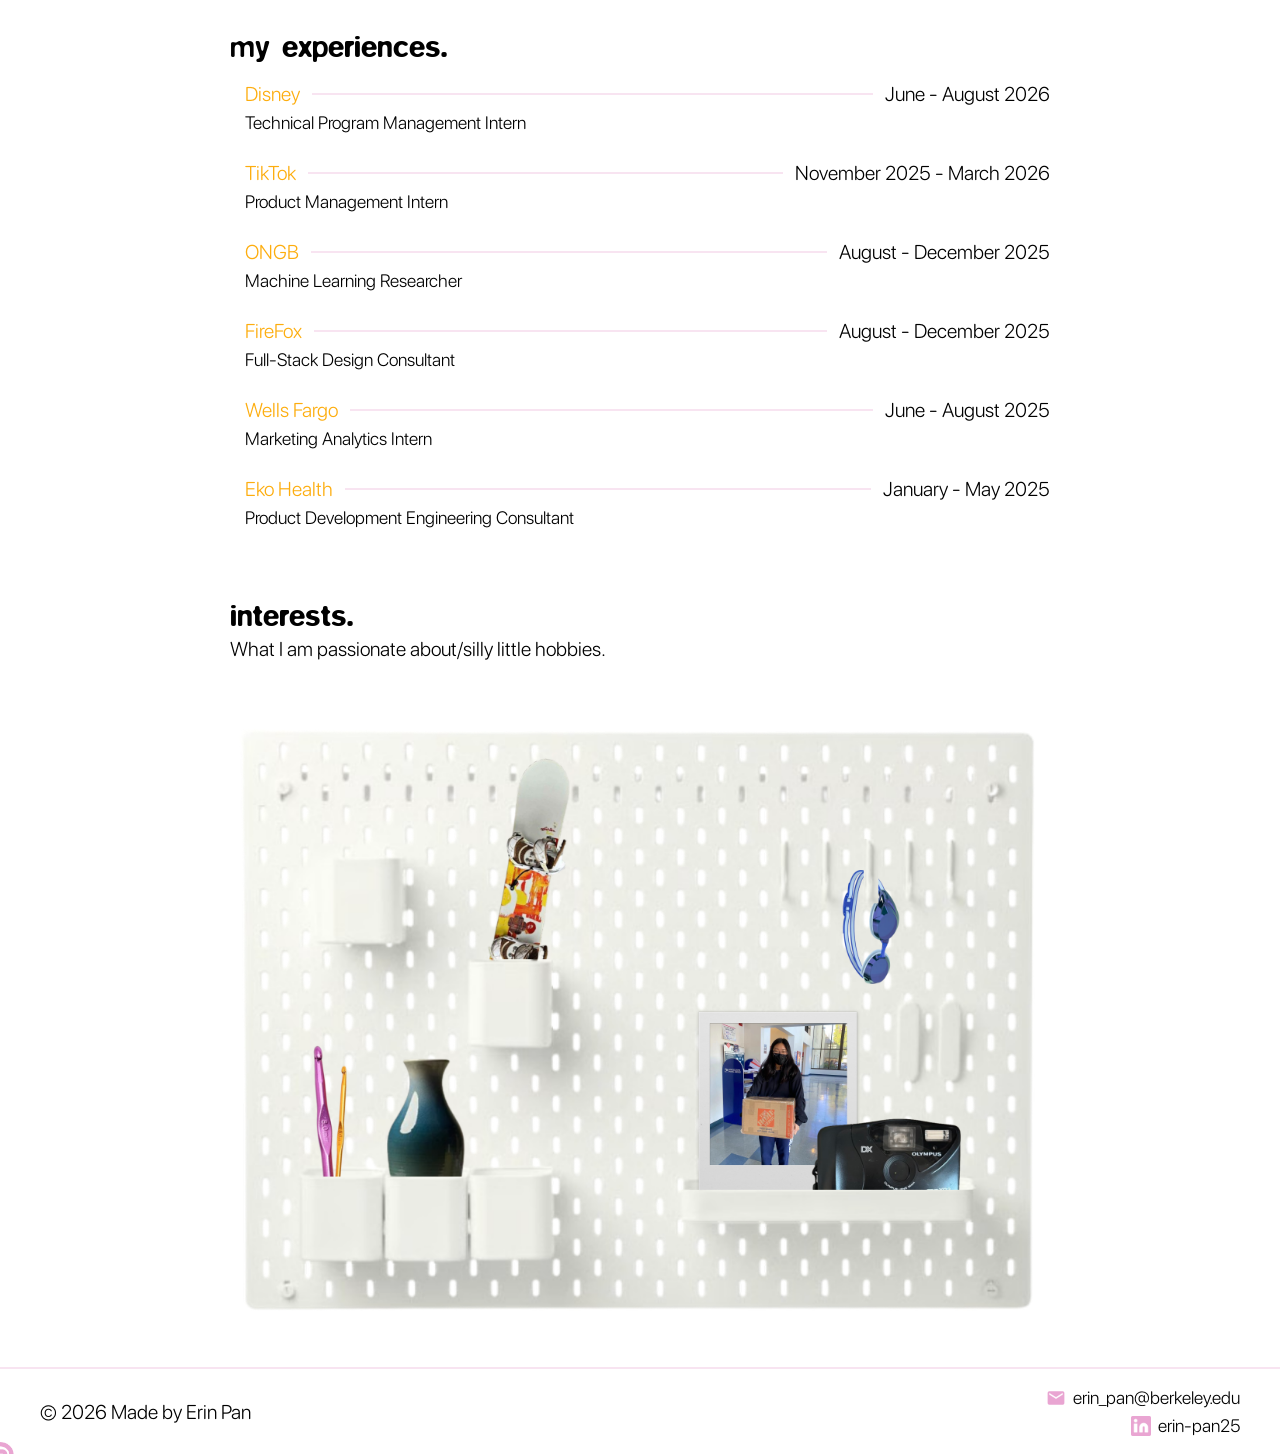
==== commit 0f25d244: "modified_2" ====
--- a/index.html
+++ b/index.html
@@ -47,69 +47,21 @@
     <div class="section-subtitle">
       A small collection of my <span class="design">design</span>, <span class="tech">tech</span>, and <span class="modeling">3D modeling</span> work.
     </div>
-    <div class="carousel-wrapper">
-      <button class="carousel-arrow" id="prevBtn" aria-label="Previous">
-        <svg width="20" height="36" viewBox="0 0 20 36" fill="none">
-          <polyline points="16,3 4,18 16,33" stroke="#E9A5D2" stroke-width="4" stroke-linecap="round" stroke-linejoin="round"/>
-        </svg>
-      </button>
+    <div class="carousel">
       <div class="carousel-track-outer">
         <div class="carousel-track" id="carouselTrack">
-          <div class="carousel-slide slide-pink">
-            <div class="slide-left">
-              <img src="assets/star_1.png" class="slide-star" alt="star"/>
-              <div class="slide-title">wells fargo</div>
-              <p class="slide-desc">A full redesign of Wells Fargo's checking accounts shopping experience.</p>
-              <button class="slide-btn btn-pink">Check it out!</button>
-            </div>
-            <div class="slide-right">
-              <img src="assets/Screenshot_2026-02-19_at_6_01_45_PM-left.png" alt="Wells Fargo"/>
-            </div>
-          </div>
-          <div class="carousel-slide slide-pink">
-            <div class="slide-left">
-              <img src="assets/star_2.png" class="slide-star" alt="star"/>
-              <div class="slide-title">firefox</div>
-              <p class="slide-desc">A FireFox adaptive performance extension to encourage eco-conscious browsing behaviors.</p>
-              <a href="firefox.html" class="slide-btn-link">
-                <button class="slide-btn btn-pink">Check it out!</button>
-              </a>
-            </div>
-            <div class="slide-right">
-              <img src="assets/firefox_image.png" alt="Firefox"/>
-            </div>
-          </div>
-          <div class="carousel-slide slide-orange">
-            <div class="slide-left">
-              <img src="assets/star_3.png" class="slide-star" alt="star"/>
-              <div class="slide-title">ongb</div>
-              <p class="slide-desc">Trained an ML model to uncover predictors of chronic absenteeism in the Oakland School District.</p>
-              <button class="slide-btn btn-orange">Check it out!</button>
-            </div>
-            <div class="slide-right">
-              <img src="assets/image_34.png" alt="ONGB"/>
-            </div>
-          </div>
-          <div class="carousel-slide slide-green">
-            <div class="slide-left">
-              <img src="assets/star_4.png" class="slide-star" alt="star"/>
-              <div class="slide-title">eko health</div>
-              <p class="slide-desc">A CAD redesign of Eko's CORE 500 Stethoscope ear tip/ear stem to improve comfort and acoustic seal.</p>
-              <a href="ekohealth.html" class="slide-btn-link">
-                <button class="slide-btn btn-green">Check it out!</button>
-              </a>
-            </div>
-            <div class="slide-right">
-              <img src="assets/image_1.png" alt="Eko Health"/>
-            </div>
-          </div>
+          <a href="#" class="carousel-slide" data-wash="pink" style="--bg: url('assets/bg_1.png');">
+            <img src="assets/fg_wellsfargo.png" style="--x: 207; --y: 38; --w: 1239;" alt="Wells Fargo — checking accounts redesign"/>
+          </a>
+          <a href="firefox.html" class="carousel-slide" data-wash="pink" style="--bg: url('assets/bg_2.png');">
+            <img src="assets/fg_firefox.png" style="--x: 266; --y: 54; --w: 1194;" alt="Firefox — adaptive performance extension"/>
+          </a>
+          <a href="ekohealth.html" class="carousel-slide" data-wash="green" style="--bg: url('assets/bg_3.png');">
+            <img src="assets/fg_eko.png" style="--x: 179; --y: 107; --w: 1257;" alt="Eko Health — stethoscope ear tip CAD redesign"/>
+          </a>
         </div>
       </div>
-      <button class="carousel-arrow" id="nextBtn" aria-label="Next">
-        <svg width="20" height="36" viewBox="0 0 20 36" fill="none">
-          <polyline points="4,3 16,18 4,33" stroke="#E9A5D2" stroke-width="4" stroke-linecap="round" stroke-linejoin="round"/>
-        </svg>
-      </button>
+      <div class="carousel-dots" id="carouselDots"></div>
     </div>
   </section>
 
@@ -209,16 +161,184 @@
 </footer>
 
 <script>
-  const track = document.getElementById("carouselTrack");
-  const total = track.querySelectorAll(".carousel-slide").length;
-  let current = 0;
-  function goTo(i) {
-    current = (i + total) % total;
-    track.style.transform = "translateX(-" + (current * 100) + "%)";
-  }
-  document.getElementById("prevBtn").onclick = () => goTo(current - 1);
-  document.getElementById("nextBtn").onclick = () => goTo(current + 1);
-</script>
+  (function () {
+    const outer  = document.querySelector(".carousel-track-outer");
+    const track  = document.getElementById("carouselTrack");
+    const slides = Array.from(track.children);
+    const dotsEl = document.getElementById("carouselDots");
+    if (!outer || !track || !slides.length) return;
+  
+    const EASE = "transform 0.6s cubic-bezier(0.22, 1, 0.36, 1)";
+    let index = 0, startX = 0, startY = 0, lastX = 0, lastT = 0;
+    let dragX = 0, velocity = 0, dragging = false, axis = null, moved = false;
+  
+    const step = () => slides.length > 1 ? slides[1].offsetLeft - slides[0].offsetLeft : outer.offsetWidth;
+    const base = () => -index * step();
+  
+    function setX(x, animate) {
+      track.style.transition = animate ? EASE : "none";
+      track.style.transform = "translate3d(" + x + "px,0,0)";
+    }
+  
+    const dots = slides.map((_, i) => {
+      const b = document.createElement("button");
+      b.className = "carousel-dot";
+      b.setAttribute("aria-label", "Go to project " + (i + 1));
+      b.addEventListener("click", () => goTo(i));
+      dotsEl && dotsEl.appendChild(b);
+      return b;
+    });
+  
+    function goTo(i) {
+      index = Math.max(0, Math.min(slides.length - 1, i));
+      setX(base(), true);
+      dots.forEach((d, n) => d.classList.toggle("active", n === index));
+    }
+  
+    outer.addEventListener("pointerdown", e => {
+      if (e.button !== 0) return;
+      dragging = true; axis = null; moved = false;
+      startX = lastX = e.clientX; startY = e.clientY;
+      lastT = performance.now(); dragX = 0; velocity = 0;
+    });
+  
+    window.addEventListener("pointermove", e => {
+      if (!dragging) return;
+      const dx = e.clientX - startX, dy = e.clientY - startY;
+  
+      // decide if this is a horizontal swipe or a vertical scroll
+      if (!axis) {
+        if (Math.abs(dx) < 6 && Math.abs(dy) < 6) return;
+        axis = Math.abs(dx) > Math.abs(dy) ? "x" : "y";
+        if (axis === "x") {
+          outer.setPointerCapture(e.pointerId);
+          outer.classList.add("is-dragging");
+          document.body.classList.add("carousel-grabbing");
+        }
+      }
+      if (axis !== "x") return;
+      moved = true;
+  
+      // track flick speed
+      const now = performance.now();
+      const v = (e.clientX - lastX) / Math.max(1, now - lastT);
+      velocity = velocity * 0.6 + v * 0.4;
+      lastX = e.clientX; lastT = now;
+  
+      // rubber-band resistance past the first/last card
+      const pastStart = index === 0 && dx > 0;
+      const pastEnd   = index === slides.length - 1 && dx < 0;
+      dragX = (pastStart || pastEnd) ? dx * 0.3 : dx;
+      setX(base() + dragX, false);
+    });
+  
+    function endDrag() {
+      if (!dragging) return;
+      dragging = false;
+      outer.classList.remove("is-dragging");
+      document.body.classList.remove("carousel-grabbing");
+      if (axis !== "x") return;
+  
+      if (performance.now() - lastT > 100) velocity = 0;
+      const threshold = step() * 0.2;
+      let target = index;
+      if (velocity < -0.35 || dragX < -threshold) target++;
+      else if (velocity > 0.35 || dragX > threshold) target--;
+      goTo(target);
+    }
+    window.addEventListener("pointerup", endDrag);
+    window.addEventListener("pointercancel", endDrag);
+  
+    // don't open the link if the user was dragging
+    track.addEventListener("click", e => {
+      if (moved) { e.preventDefault(); e.stopPropagation(); }
+    }, true);
+    track.addEventListener("dragstart", e => e.preventDefault());
+  
+    // keyboard arrows
+    outer.tabIndex = 0;
+    outer.addEventListener("keydown", e => {
+      if (e.key === "ArrowRight") goTo(index + 1);
+      if (e.key === "ArrowLeft")  goTo(index - 1);
+    });
+  
+    window.addEventListener("resize", () => setX(base(), false));
+    goTo(0);
+  })();
+  </script>
+  <!-- Carousel: color-on-hover -->
+<script>
+  (function () {
+    // shades from darkest (image shadows) to lightest (image highlights)
+    const PALETTES = {
+      pink:  ["#5E1F4A", "#9C3F7E", "#D277B2", "#F2BCDD", "#FFF3FA"],
+      green: ["#1F4A0C", "#4C8A1A", "#86CC2E", "#C6F08A", "#F6FFE8"]
+    };
+    const DURATION_IN  = 1800;  // ms for color to flow through the whole gradient
+    const DURATION_OUT = 900;   // ms to fade back to grey
+    const SOFTNESS = 4;         // lower = softer edge where color meets grey
+    const CONTRAST = 1.4;       // higher = stronger light/dark difference in the gradient
+    const W = 1567, H = 879;
+    const hex = h => [1, 3, 5].map(i => parseInt(h.slice(i, i + 2), 16) / 255);
+    const ease = t => 1 - Math.pow(1 - t, 3);
+  
+    document.querySelectorAll(".carousel-slide").forEach((slide, n) => {
+      const bgUrl = getComputedStyle(slide).getPropertyValue("--bg").trim()
+                      .replace(/^url\(["']?/, "").replace(/["']?\)$/, "");
+      const id = "tint" + n;
+      const stops = (PALETTES[slide.dataset.wash] || PALETTES.pink).map(hex);
+      const table = ch => stops.map(s => s[ch].toFixed(3)).join(" ");
+  
+      // colored copy of the background: same gradient, grey tones swapped for the card's shades,
+      // revealed by brightness so color flows from the lightest part into the darkest
+      slide.insertAdjacentHTML("afterbegin", `
+        <svg class="slide-tint" viewBox="0 0 ${W} ${H}" preserveAspectRatio="none" aria-hidden="true">
+          <filter id="${id}" x="0" y="0" width="100%" height="100%" color-interpolation-filters="sRGB">
+            <feColorMatrix in="SourceGraphic" type="saturate" values="0" result="flat"/>
+            <feComponentTransfer in="flat" result="grey">
+              <feFuncR type="linear" slope="${CONTRAST}" intercept="${(1 - CONTRAST) / 2}"/>
+              <feFuncG type="linear" slope="${CONTRAST}" intercept="${(1 - CONTRAST) / 2}"/>
+              <feFuncB type="linear" slope="${CONTRAST}" intercept="${(1 - CONTRAST) / 2}"/>
+            </feComponentTransfer>
+            <feComponentTransfer in="grey" result="color">
+              <feFuncR type="table" tableValues="${table(0)}"/>
+              <feFuncG type="table" tableValues="${table(1)}"/>
+              <feFuncB type="table" tableValues="${table(2)}"/>
+            </feComponentTransfer>
+            <feColorMatrix in="SourceGraphic" type="luminanceToAlpha" result="lum"/>
+            <feComponentTransfer in="lum" result="reveal">
+              <feFuncA type="linear" slope="${SOFTNESS}" intercept="-99"/>
+            </feComponentTransfer>
+            <feComposite in="color" in2="reveal" operator="in"/>
+          </filter>
+          <image href="${bgUrl}" width="${W}" height="${H}" preserveAspectRatio="xMidYMid slice" filter="url(#${id})"/>
+        </svg>`);
+  
+      const funcA = slide.querySelector(".slide-tint feFuncA");
+      let p = 0, target = 0, from = 0, start = 0, dur = 1, raf = null;
+  
+      // p = 0: all grey, p = 1: fully colored
+      function apply() {
+        const cut = 1.25 - p * 1.6;
+        funcA.setAttribute("intercept", (-SOFTNESS * cut).toFixed(3));
+      }
+      function tick(now) {
+        const t = Math.min(1, (now - start) / dur);
+        p = from + (target - from) * ease(t);
+        apply();
+        raf = t < 1 ? requestAnimationFrame(tick) : null;
+      }
+      function animateTo(v, ms) {
+        from = p; target = v; dur = ms * Math.abs(v - p); start = performance.now();
+        if (!raf) raf = requestAnimationFrame(tick);
+      }
+  
+      slide.addEventListener("mouseenter", () => animateTo(1, DURATION_IN));
+      slide.addEventListener("mouseleave", () => animateTo(0, DURATION_OUT));
+      apply();
+    });
+  })();
+  </script>
 <script>
   const revealElements = document.querySelectorAll(".reveal, .reveal-left, .reveal-right");
 
--- a/styles.css
+++ b/styles.css
@@ -73,65 +73,69 @@
     /* RECENT WORKS */
     .recent-works { padding: 20px 0 36px; }
 
-    .carousel-wrapper { display: flex; align-items: center; gap: 8px; }
-    .carousel-arrow {
-      background: none; border: none; cursor: pointer; padding: 0; flex-shrink: 0;
-    }
-    .carousel-track-outer { overflow: hidden; flex: 1; border-radius: 20px; }
-    .carousel-track { display: flex; transition: transform 0.4s cubic-bezier(0.4,0,0.2,1); }
-
+    .carousel { position: relative; }
+
+    .carousel-track-outer {
+      overflow: hidden;
+      border-radius: 20px;
+      touch-action: pan-y;          /* phones can still scroll vertically */
+      user-select: none;
+      -webkit-user-select: none;
+      outline: none;
+    }
+    
+    .carousel-track {
+      display: flex;
+      gap: 24px;                    /* space between cards while swiping */
+      will-change: transform;
+    }
+    
     .carousel-slide {
-      min-width: 100%;
-      width: 100%;
-      height: 510px;
+      position: relative;
+      display: block;
+      flex: 0 0 100%;
+      aspect-ratio: 1567 / 879;
       border-radius: 20px;
-      position: relative;
       overflow: hidden;
+      background: var(--bg) center / cover no-repeat;
+    }
+    .carousel-slide img {
+      position: absolute;
+      z-index: 2;
+      left:  calc(var(--x) / 1567 * 100%);
+      top:   calc(var(--y) / 879 * 100%);
+      width: calc(var(--w) / 1567 * 100%);
+      height: auto;
+      pointer-events: none;
+      -webkit-user-drag: none;
+    }
+    
+    /* dots */
+    .carousel-dots {
       display: flex;
-      flex-direction: row;
-      align-items: center;
-      padding: 60px 69px;
-      gap: 32px;
-    }
-    .slide-pink   { background: radial-gradient(ellipse at center, #FFF4FB 0%, #E9A5D2 100%); }
-    .slide-orange { background: radial-gradient(ellipse at center, #FFF4DD 0%, #FFDA91 100%); }
-    .slide-green  { background: radial-gradient(ellipse at center, #F4FFE5 0%, #CFFF91 100%); }
-
-    .slide-left {
-      display: flex; flex-direction: column; gap: 8px;
-      flex-shrink: 0;
-      width: 260px;
-      align-self: flex-start;
-    }
-    .slide-star { width: 52px; height: 52px; object-fit: contain; mix-blend-mode: multiply; }
-    .slide-title { font-family: "Ham Is Cute", cursive; font-size: 32px; line-height: 1.1; }
-    .slide-desc { font-size: 18px; line-height: 1.5; }
-    .slide-btn {
-      margin-top: 4px; padding: 8px 0; border: none; border-radius: 8px;
-      font-size: 18px; font-family: inherit; color: var(--bg); cursor: pointer;
-      width: 100%;
-    }
-    .btn-pink   { background: var(--btn-pink); }
-    .btn-orange { background: var(--orange); }
-    .btn-green  { background: var(--green); }
-
-    .slide-right {
-  flex: 1;
-  height: 100%;
-  display: flex;
-  justify-content: center;
-  align-items: center;
-  position: relative;
-  z-index: 2;
-}
-
-.slide-right img {
-  max-width: 100%;
-  max-height: 100%;
-  object-fit: contain;
-  mix-blend-mode: normal;
-  position: relative;
-  z-index: 3;
+      justify-content: center;
+      gap: 8px;
+      margin-top: 18px;
+    }
+    .carousel-dot {
+      width: 8px; height: 8px;
+      padding: 0;
+      border: none;
+      border-radius: 999px;
+      background: var(--pink-div);
+      transition: width 0.35s ease, background 0.35s ease;
+    }
+    .carousel-dot.active {
+      width: 24px;
+      background: var(--pink);
+    }
+    
+    /* color-on-hover */
+.slide-tint {
+  position: absolute; inset: 0;
+  width: 100%; height: 100%;
+  z-index: 1;
+  pointer-events: none;
 }
 
     /* ABOUT */
@@ -293,19 +297,7 @@
   transform: rotate(-3deg) scale(1.04);
 }
 
-.carousel-arrow:hover {
-  transform: scale(1.15);
-  opacity: 0.75;
-}
-
-.slide-btn:hover {
-  transform: translateY(-2px);
-  filter: brightness(1.08);
-}
-
-.carousel-slide:hover .slide-right img {
-  transform: scale(1.03);
-}
+
 
 .about-photo.visible:hover {
   transform: translateX(0) scale(1.08) rotate(-3deg);
@@ -354,23 +346,6 @@
   /* Section headers */
   .section-title { font-size: 26px; }
   .section-subtitle { font-size: 16px; }
-
-  /* Carousel slides — stack vertically */
-  .carousel-slide {
-    flex-direction: column;
-    height: auto;
-    min-height: unset;
-    padding: 36px 28px;
-    gap: 20px;
-    align-items: flex-start;
-  }
-  .slide-left { width: 100%; }
-  .slide-right {
-    width: 100%;
-    height: 200px;
-  }
-  .slide-title { font-size: 26px; }
-  .slide-desc  { font-size: 16px; }
 
   /* About — keep photo and bubble side by side, shrunk to fit */
   .about-bio {
@@ -439,9 +414,7 @@
   .intro-hello { font-size: 22px; }
   .intro-body  { font-size: 15px; }
 
-  /* Carousel */
-  .carousel-slide { padding: 28px 20px; }
-  .slide-right { height: 160px; }
+  
 
   /* About */
   .about-photo { width: 180px; }
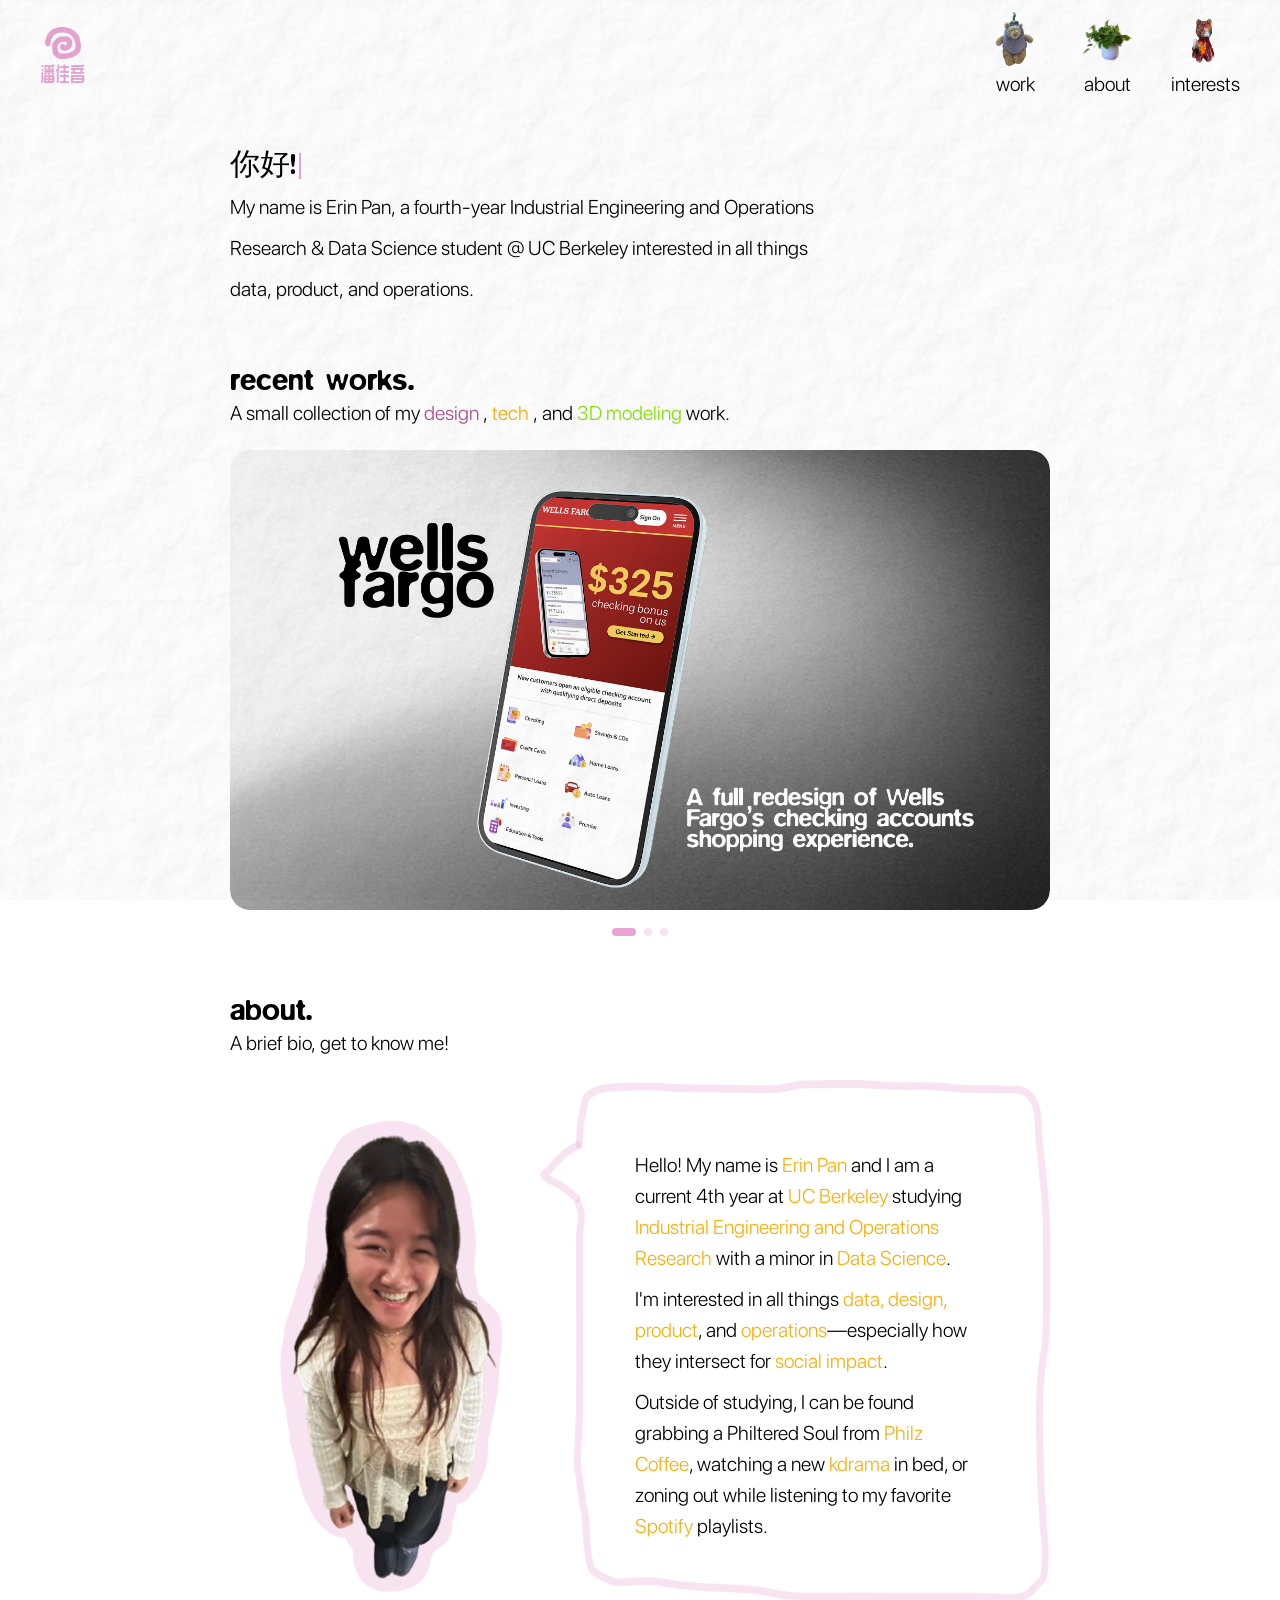
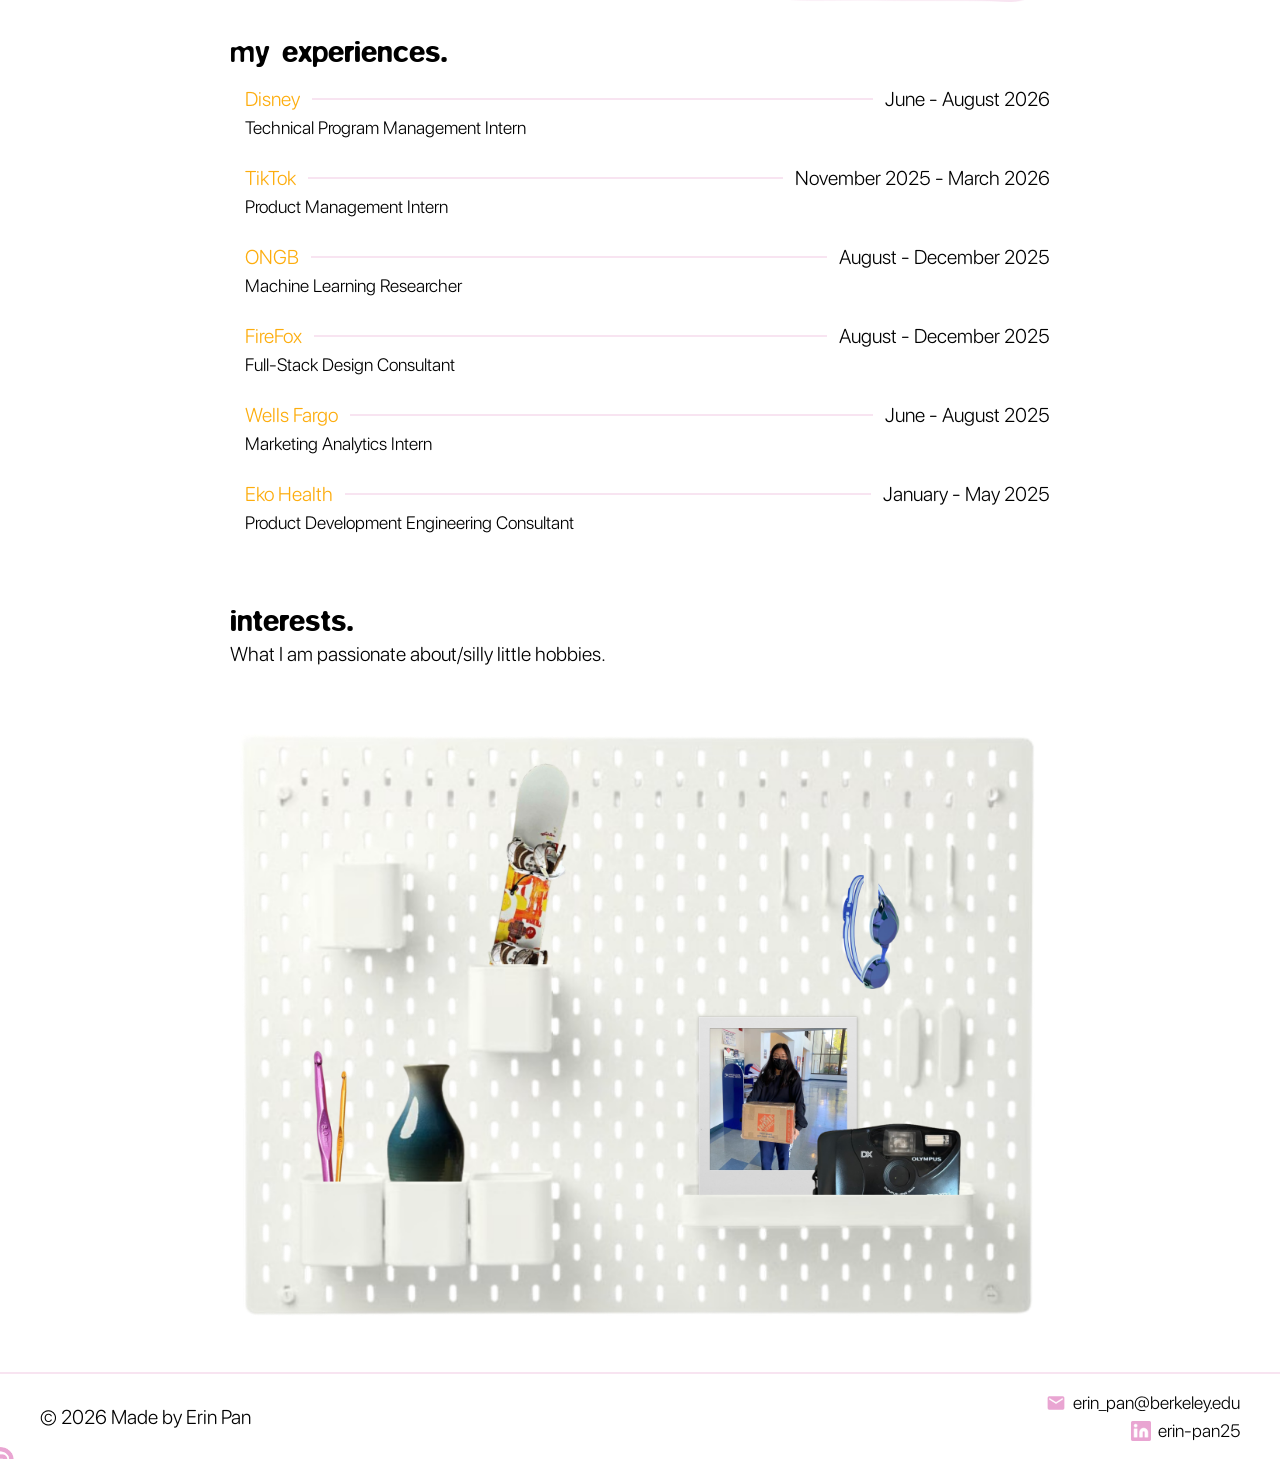
==== commit 6ab0dbe0: "trackpad" ====
--- a/index.html
+++ b/index.html
@@ -261,7 +261,60 @@
       if (e.key === "ArrowRight") goTo(index + 1);
       if (e.key === "ArrowLeft")  goTo(index - 1);
     });
-  
+// trackpad two-finger swipe
+let wheelX = 0, wheelLocked = false, lockDir = 0, lastDx = 0;
+let settleTimer = null, unlockTimer = null;
+outer.addEventListener("wheel", e => {
+  let dx = e.deltaX, dy = e.deltaY;
+  if (e.deltaMode === 1) { dx *= 16; dy *= 16; }
+  if (Math.abs(dx) <= Math.abs(dy)) return;      // vertical swipe → let the page scroll
+  e.preventDefault();
+
+  const mag = Math.abs(dx);
+  const dir = dx > 0 ? 1 : -1;
+
+  // after a card change, ignore leftover glide — unless it's clearly a new swipe:
+  // reversing direction, or speeding up toward a card that exists
+  if (wheelLocked) {
+    const reversed = dir !== lockDir;
+    const speedingUp = mag > lastDx * 1.6 && mag > 6;
+    const hasCard = index + dir >= 0 && index + dir <= slides.length - 1;
+    lastDx = mag;
+    if (!(reversed || (speedingUp && hasCard))) {
+      clearTimeout(unlockTimer);
+      unlockTimer = setTimeout(() => { wheelLocked = false; }, 160);
+      return;
+    }
+    wheelLocked = false;
+    clearTimeout(unlockTimer);
+  }
+  lastDx = mag;
+
+  // follow the fingers; past the first/last card, only a small capped stretch
+  wheelX -= dx;
+  const pastStart = index === 0 && wheelX > 0;
+  const pastEnd   = index === slides.length - 1 && wheelX < 0;
+  const offset = (pastStart || pastEnd)
+    ? Math.sign(wheelX) * Math.min(40, Math.abs(wheelX) * 0.2)
+    : wheelX;
+  setX(base() + offset, false);
+
+  // swiped far enough → move one card
+  if (Math.abs(wheelX) > step() * 0.15 && !pastStart && !pastEnd) {
+    const move = wheelX < 0 ? 1 : -1;
+    wheelX = 0;
+    clearTimeout(settleTimer);
+    goTo(index + move);
+    wheelLocked = true;
+    lockDir = move;
+    unlockTimer = setTimeout(() => { wheelLocked = false; }, 160);
+    return;
+  }
+
+  // fingers stopped short (or pushed past an end) → spring back
+  clearTimeout(settleTimer);
+  settleTimer = setTimeout(() => { wheelX = 0; goTo(index); }, 140);
+}, { passive: false });
     window.addEventListener("resize", () => setX(base(), false));
     goTo(0);
   })();
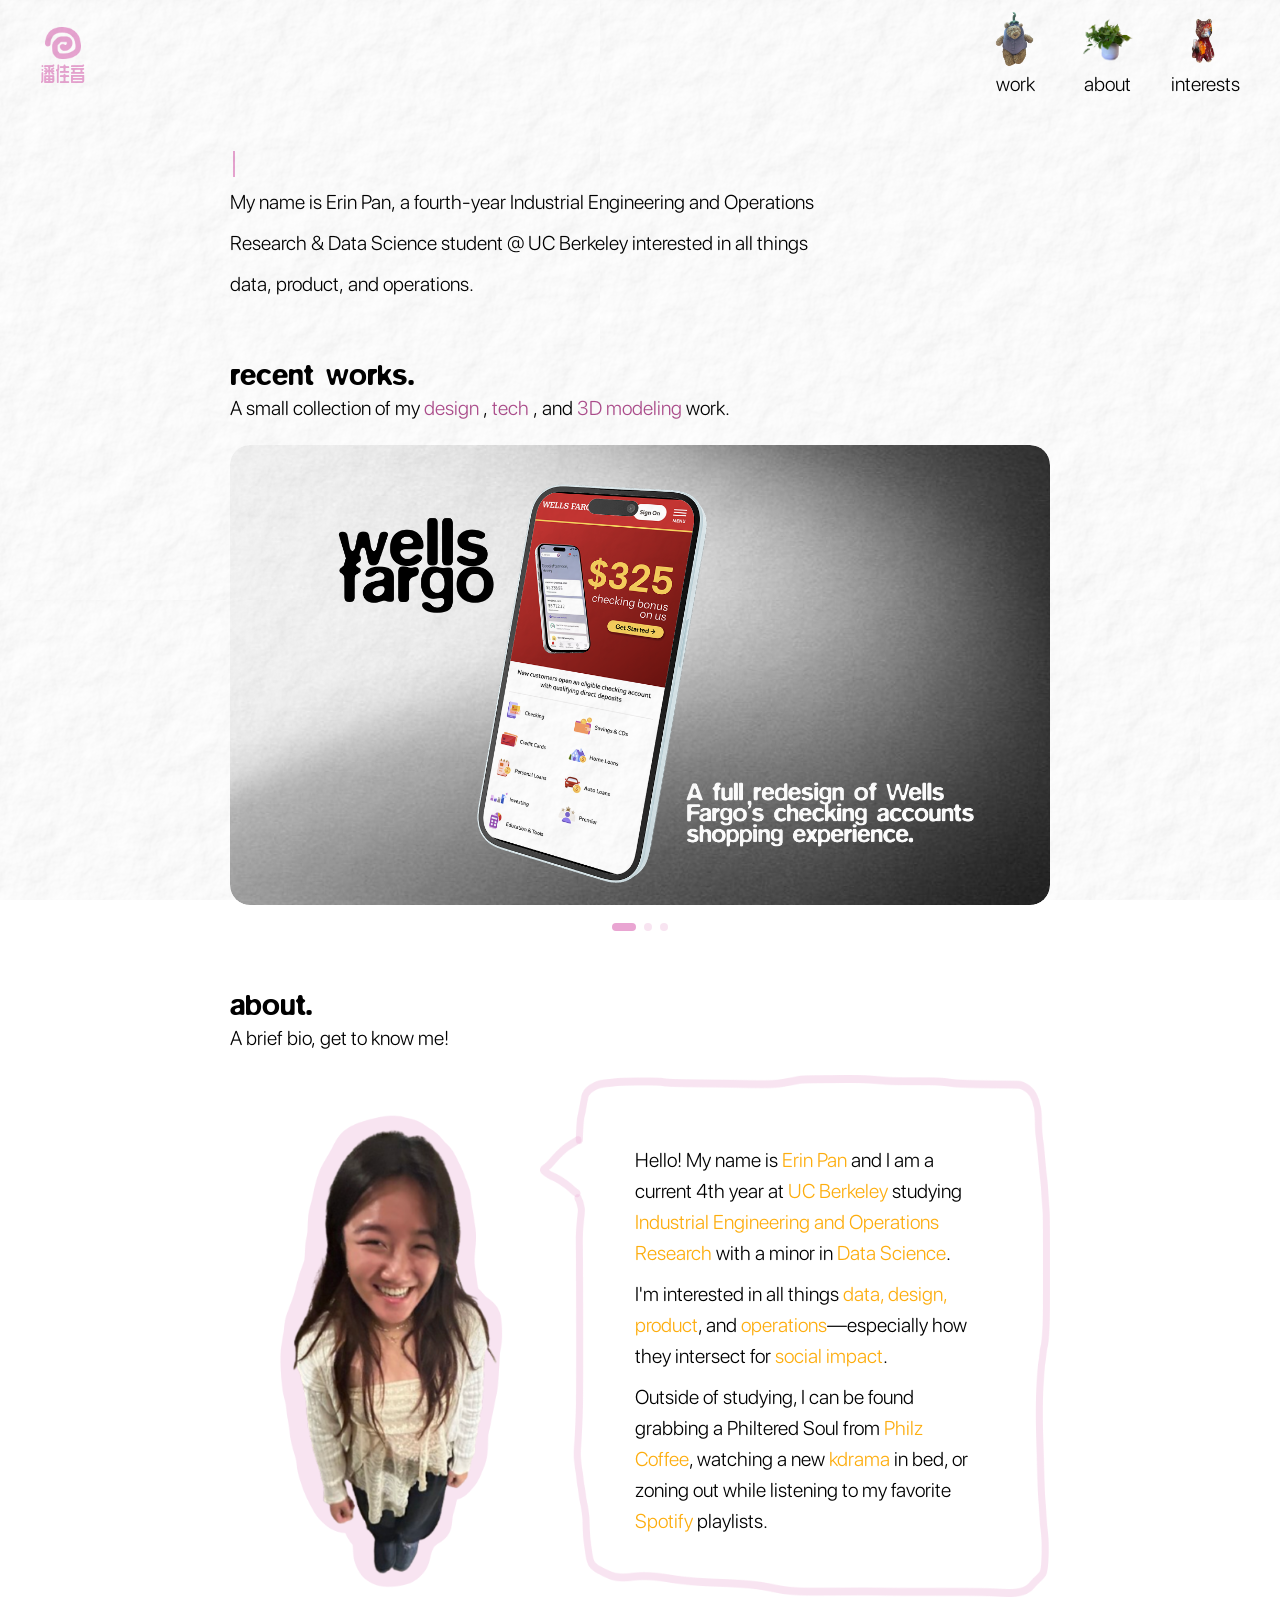
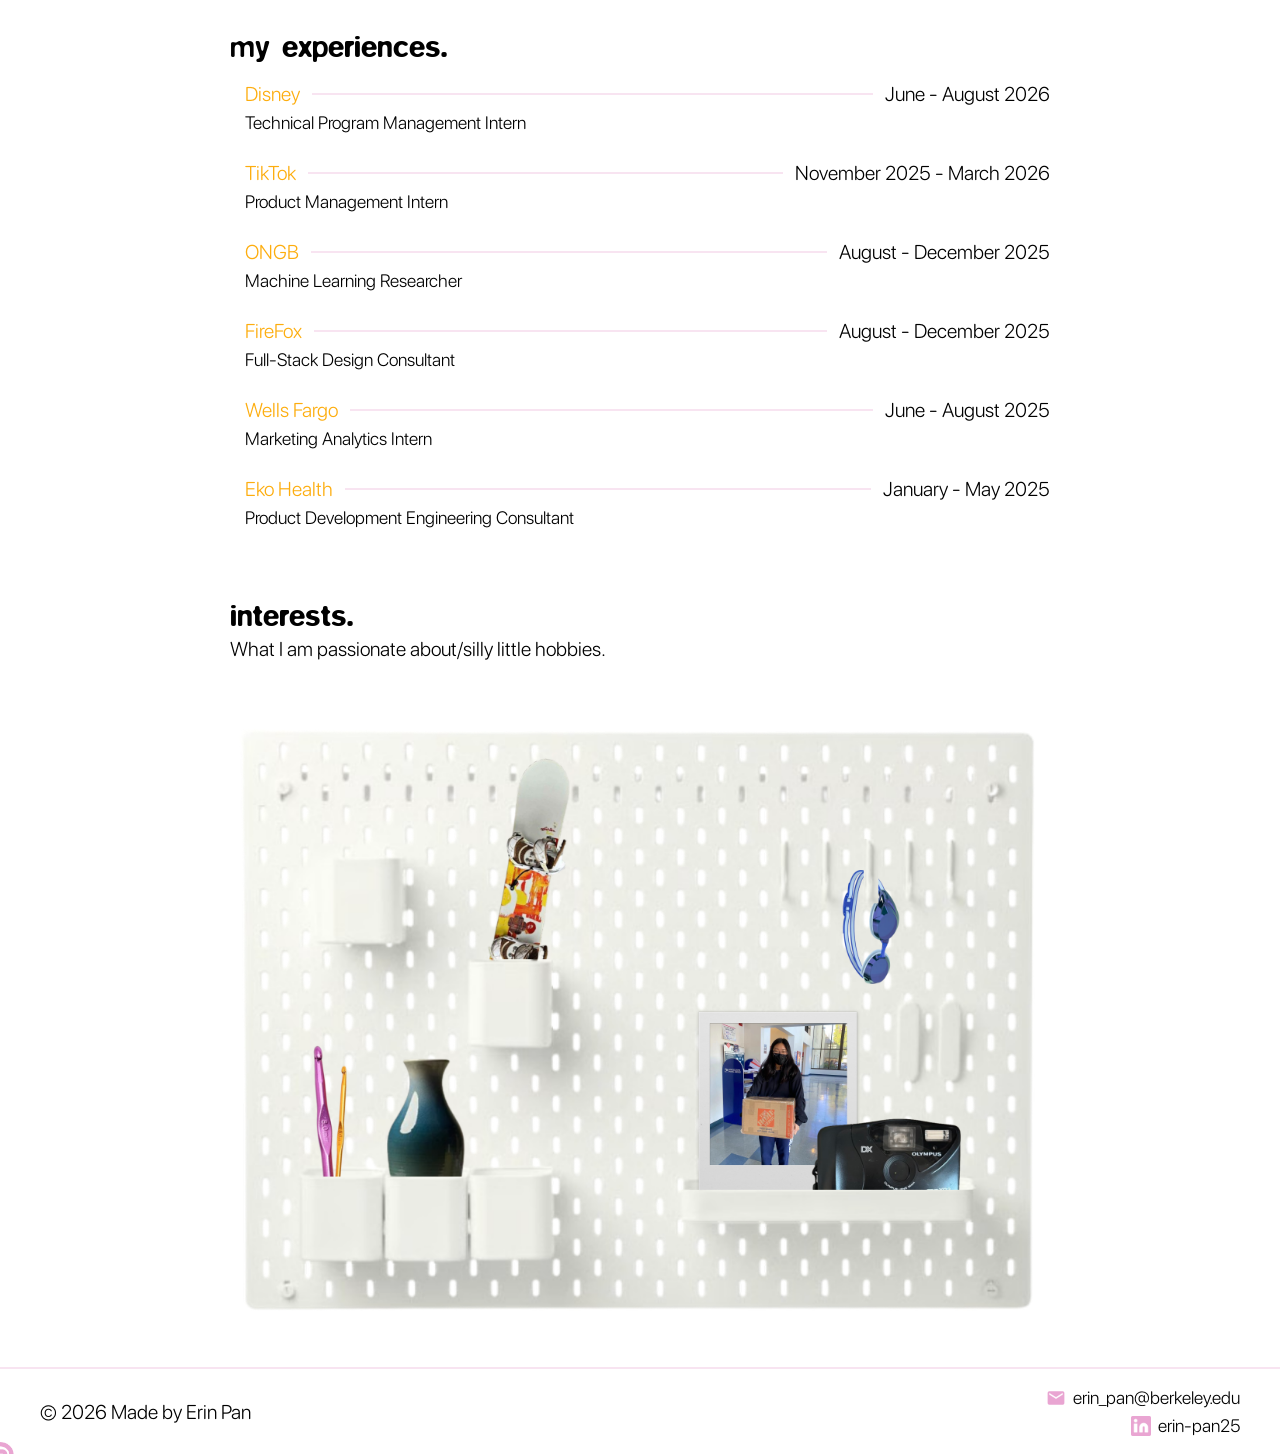
==== commit 151f2188: "change to pink" ====
--- a/index.html
+++ b/index.html
@@ -45,7 +45,7 @@
   <section class="recent-works reveal" id="work">
     <div class="section-title">recent works.</div>
     <div class="section-subtitle">
-      A small collection of my <span class="design">design</span>, <span class="tech">tech</span>, and <span class="modeling">3D modeling</span> work.
+      A small collection of my <span class="design">design</span>, <span class="design">tech</span>, and <span class="design">3D modeling</span> work.
     </div>
     <div class="carousel">
       <div class="carousel-track-outer">
@@ -56,7 +56,7 @@
           <a href="firefox.html" class="carousel-slide" data-wash="pink" style="--bg: url('assets/bg_2.png');">
             <img src="assets/fg_firefox.png" style="--x: 266; --y: 54; --w: 1194;" alt="Firefox — adaptive performance extension"/>
           </a>
-          <a href="ekohealth.html" class="carousel-slide" data-wash="green" style="--bg: url('assets/bg_3.png');">
+          <a href="ekohealth.html" class="carousel-slide" data-wash="pink" style="--bg: url('assets/bg_3.png');">
             <img src="assets/fg_eko.png" style="--x: 179; --y: 107; --w: 1257;" alt="Eko Health — stethoscope ear tip CAD redesign"/>
           </a>
         </div>
